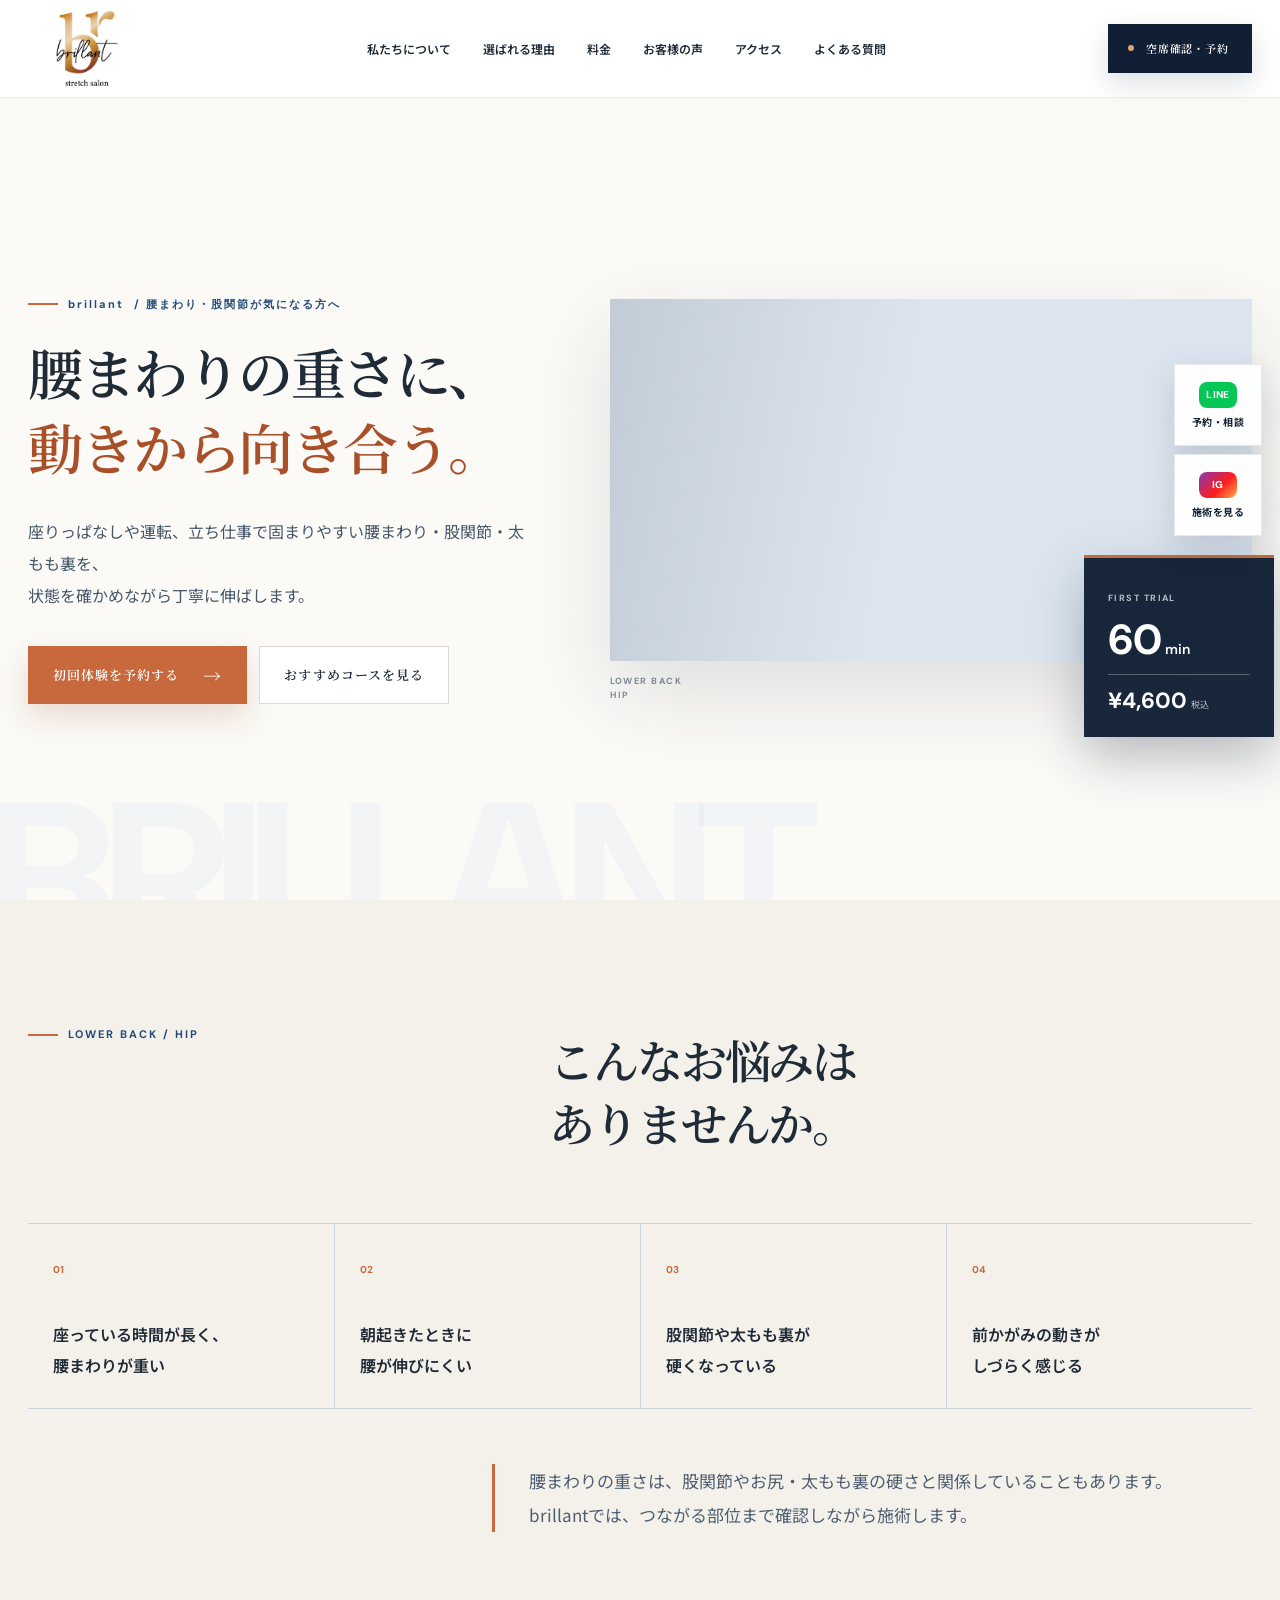
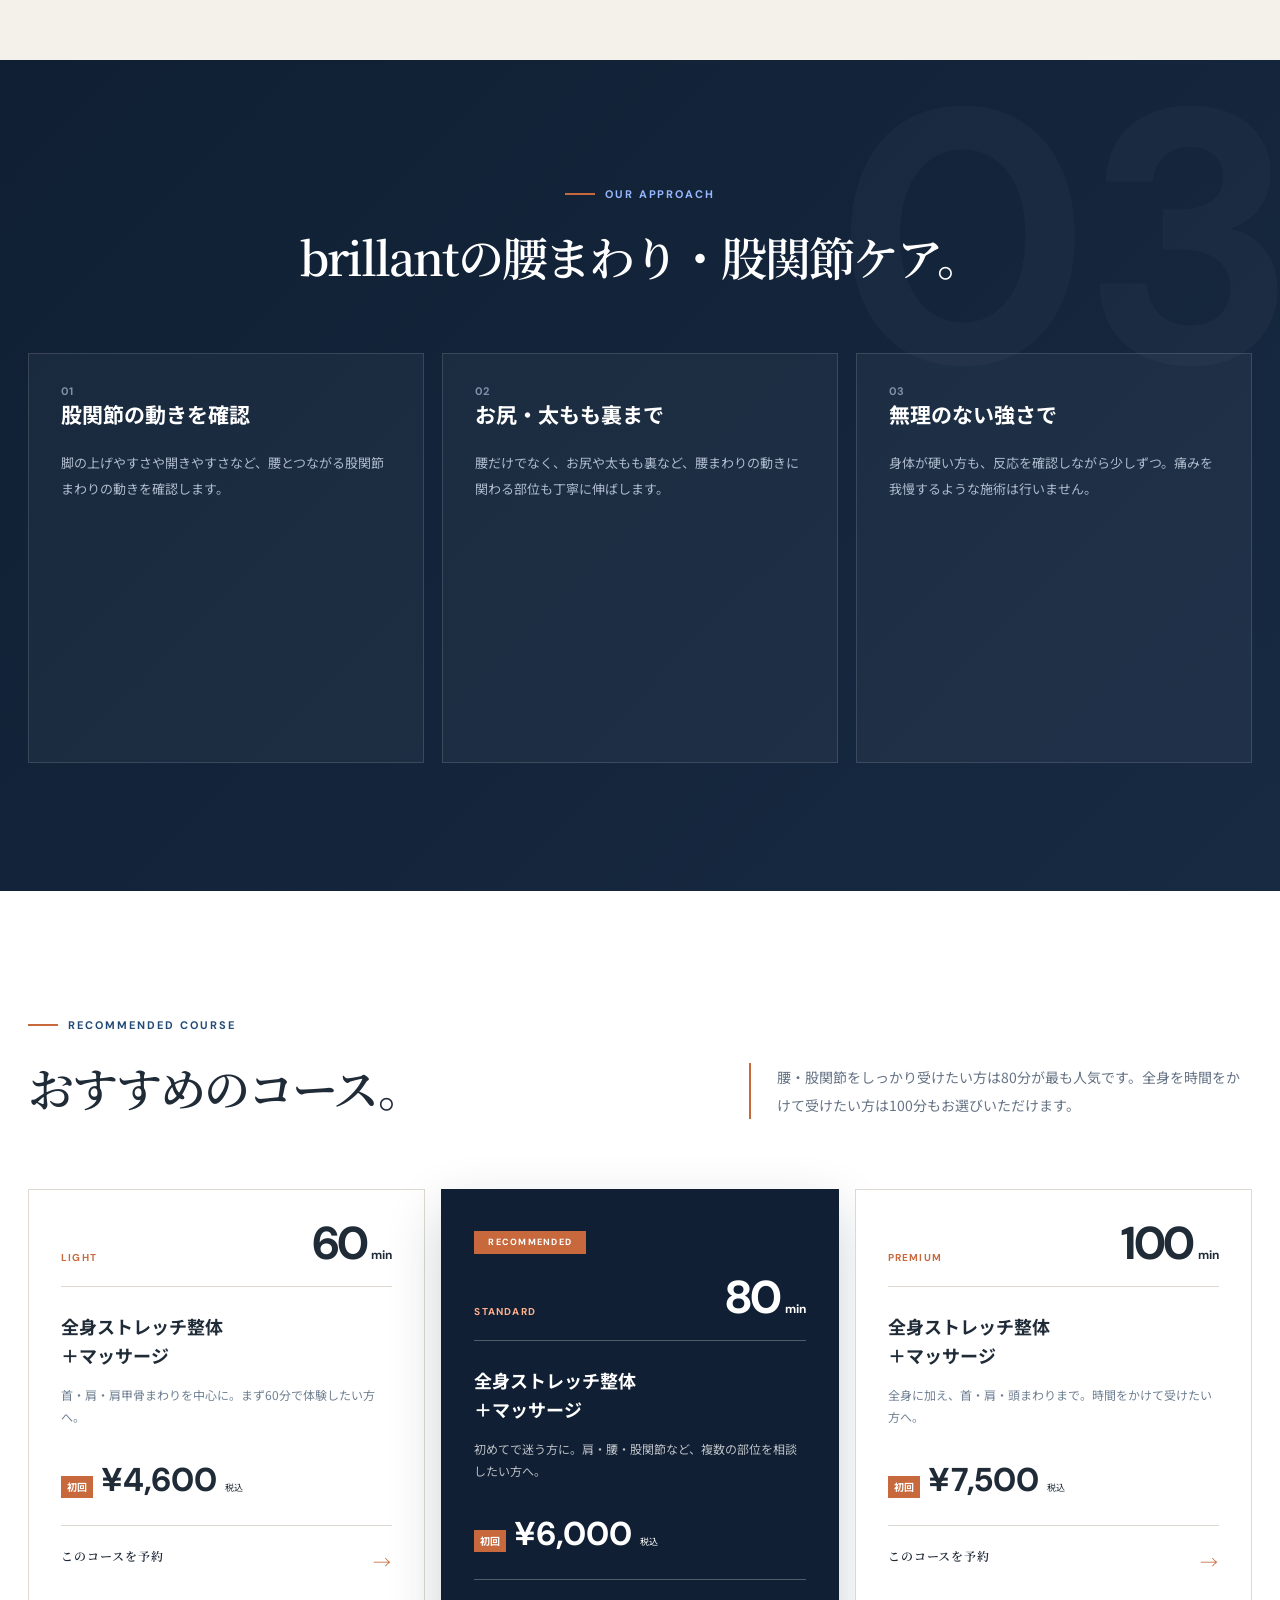
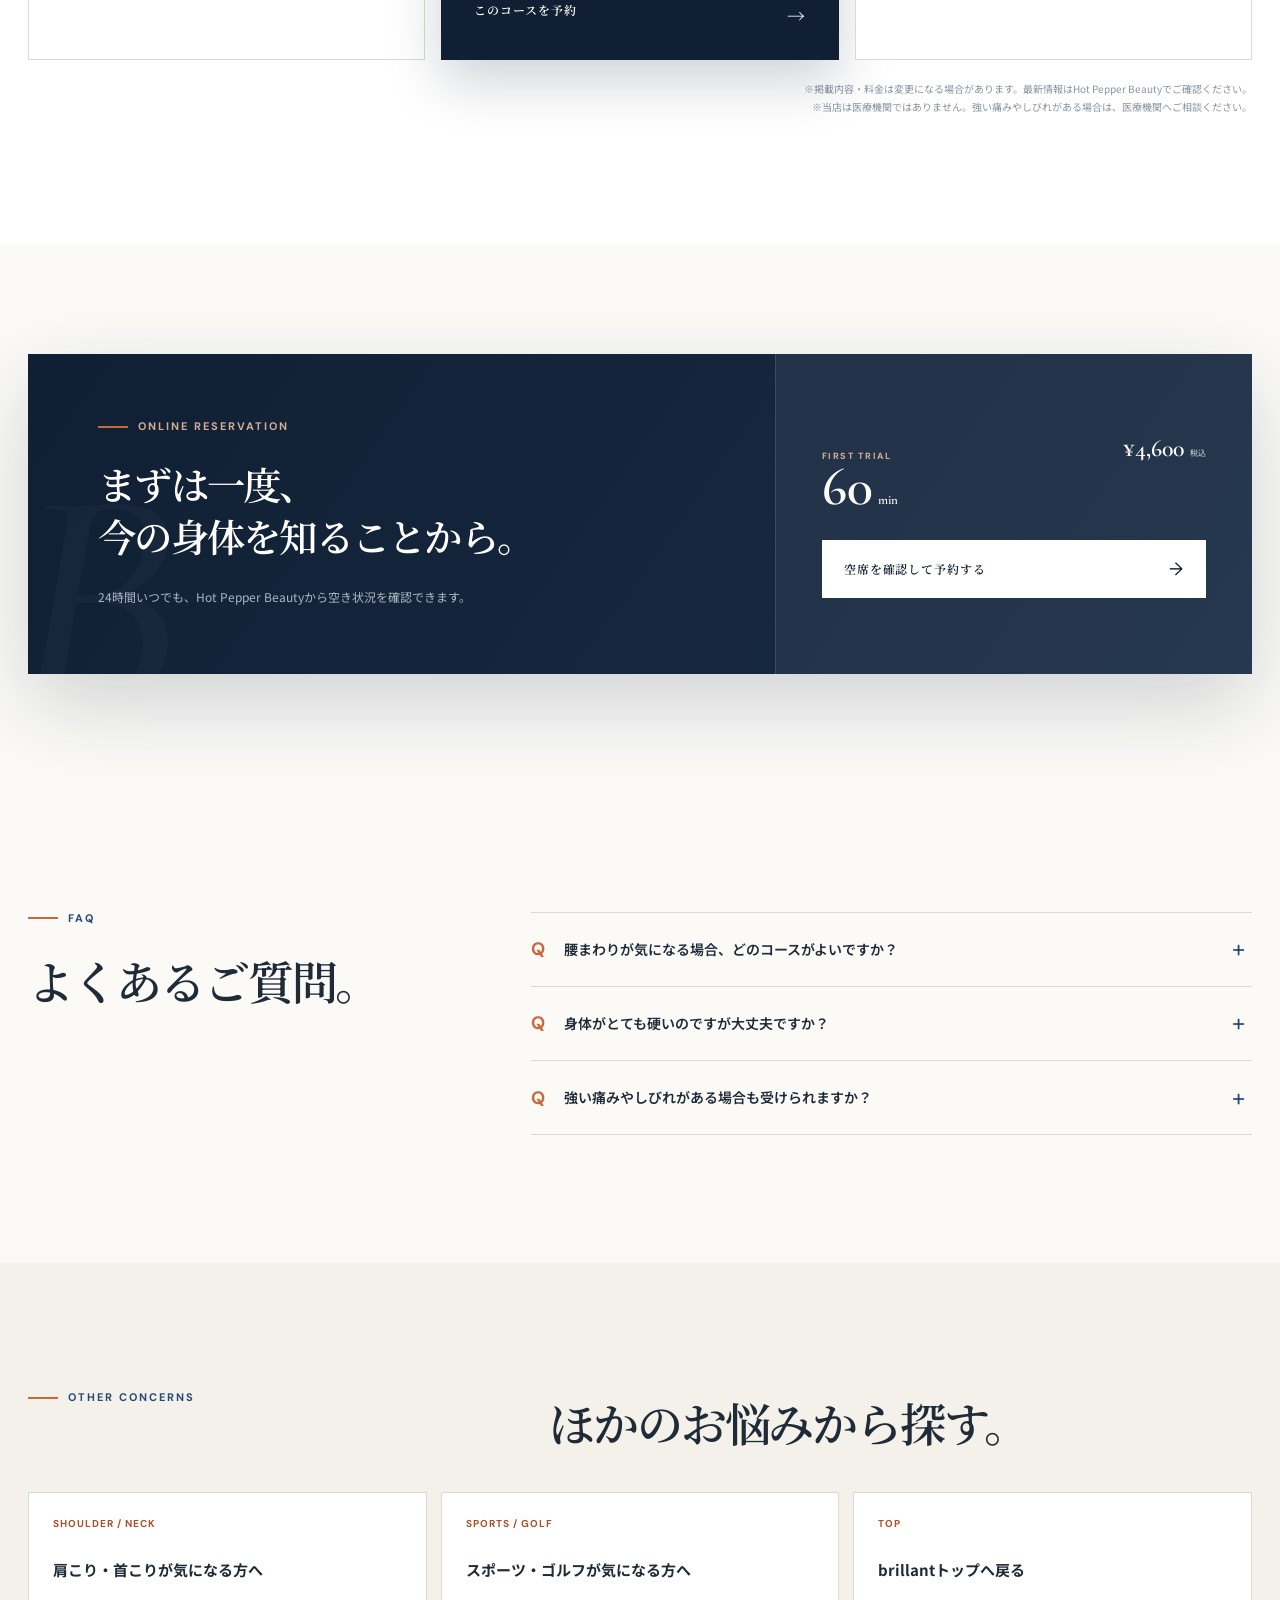
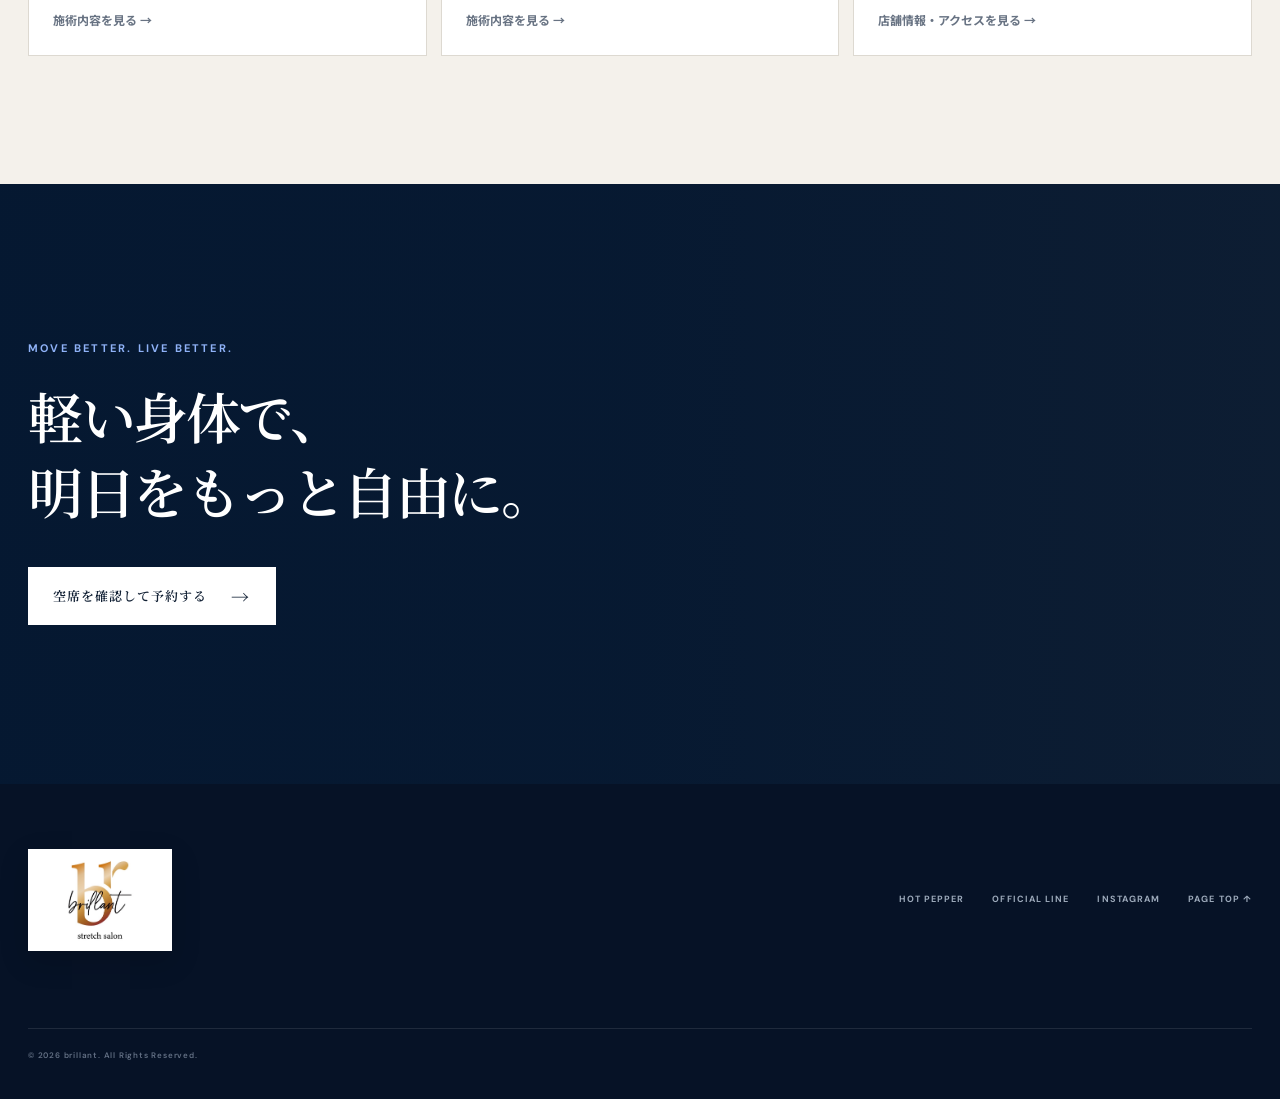
==== lower-back.html @ a042644c "お悩み別ページ3枚とsitemap.xml・robots.txtを追加 トップからリンクしていた肩こり・首こり／腰まわり／スポーツの各ページが 存在せずトップに戻っていたため、既存デザインのまま3ペー" ====
<!doctype html>
<html lang="ja" data-theme="minimal">
<head>
  <meta charset="utf-8">
  <meta name="viewport" content="width=device-width, initial-scale=1, viewport-fit=cover">
  <meta name="description" content="上田市中央のストレッチ専門店brillant。座りっぱなしや運転で固まりやすい腰まわり・股関節・太もも裏を、マンツーマンのストレッチで丁寧にケアします。初回60分4,600円から。">
  <meta name="theme-color" content="#fbfaf7">
  <meta name="robots" content="index,follow,max-image-preview:large">
  <link rel="canonical" href="https://brillant-stretch.com/lower-back.html">
  <meta property="og:locale" content="ja_JP">
  <meta property="og:type" content="article">
  <meta property="og:title" content="上田市で腰まわり・股関節の硬さが気になる方へ｜ストレッチ専門店brillant">
  <meta property="og:description" content="上田市中央のストレッチ専門店brillant。座りっぱなしや運転で固まりやすい腰まわり・股関節・太もも裏を、マンツーマンのストレッチで丁寧にケアします。初回60分4,600円から。">
  <meta property="og:url" content="https://brillant-stretch.com/lower-back.html">
  <meta property="og:image" content="https://imgbp.hotp.jp/CSP/IMG_SRC_K/94/13/C052319413/C052319413.jpg?h=900&amp;impolicy=HPB_policy_default&amp;w=1200">
  <meta name="twitter:card" content="summary_large_image">
  <title>上田市で腰まわり・股関節の硬さが気になる方へ｜ストレッチ専門店brillant</title>
  <link rel="icon" href="/logo-brillant.jpg" type="image/jpeg">
  <link rel="preconnect" href="https://fonts.googleapis.com">
  <link rel="preconnect" href="https://fonts.gstatic.com" crossorigin>
  <link href="https://fonts.googleapis.com/css2?family=Allura&family=Cormorant+Garamond:ital,wght@0,500;0,600;1,500&family=DM+Sans:wght@500;600;700&family=Noto+Sans+JP:wght@400;500;600&family=Noto+Serif+JP:wght@500;600;700&display=swap" rel="stylesheet">
  <link rel="stylesheet" href="styles.css">
  <link rel="stylesheet" href="/styles.css">
  <script type="application/ld+json">
{
  "@context": "https://schema.org",
  "@graph": [
    {
      "@type": "WebPage",
      "@id": "https://brillant-stretch.com/lower-back.html#webpage",
      "url": "https://brillant-stretch.com/lower-back.html",
      "name": "上田市で腰まわり・股関節の硬さが気になる方へ｜ストレッチ専門店brillant",
      "description": "上田市中央のストレッチ専門店brillant。座りっぱなしや運転で固まりやすい腰まわり・股関節・太もも裏を、マンツーマンのストレッチで丁寧にケアします。初回60分4,600円から。",
      "inLanguage": "ja",
      "isPartOf": {
        "@id": "https://brillant-stretch.com/#website"
      },
      "about": {
        "@id": "https://brillant-stretch.com/#business"
      },
      "breadcrumb": {
        "@id": "https://brillant-stretch.com/lower-back.html#breadcrumb"
      }
    },
    {
      "@type": "BreadcrumbList",
      "@id": "https://brillant-stretch.com/lower-back.html#breadcrumb",
      "itemListElement": [
        {
          "@type": "ListItem",
          "position": 1,
          "name": "brillant",
          "item": "https://brillant-stretch.com/"
        },
        {
          "@type": "ListItem",
          "position": 2,
          "name": "腰まわり・股関節が気になる方へ",
          "item": "https://brillant-stretch.com/lower-back.html"
        }
      ]
    },
    {
      "@type": "FAQPage",
      "@id": "https://brillant-stretch.com/lower-back.html#faq",
      "mainEntity": [
        {
          "@type": "Question",
          "name": "腰まわりが気になる場合、どのコースがよいですか？",
          "acceptedAnswer": {
            "@type": "Answer",
            "text": "腰・股関節・太もも裏までしっかり受けたい方には80分（初回6,000円・税込）がおすすめです。全身を時間をかけて受けたい方は100分（初回7,500円・税込）もお選びいただけます。"
          }
        },
        {
          "@type": "Question",
          "name": "身体がとても硬いのですが大丈夫ですか？",
          "acceptedAnswer": {
            "@type": "Answer",
            "text": "はい。身体の状態に合わせて強さや動きを調整します。硬さが気になる方こそ、無理のない範囲から始められます。"
          }
        },
        {
          "@type": "Question",
          "name": "強い痛みやしびれがある場合も受けられますか？",
          "acceptedAnswer": {
            "@type": "Answer",
            "text": "当店は医療機関ではありません。強い痛みやしびれがある場合は、先に医療機関へご相談ください。"
          }
        }
      ]
    }
  ]
}
  </script>
  <!-- Google tag (gtag.js) -->
  <script async src="https://www.googletagmanager.com/gtag/js?id=G-6BCSQ0TPNG"></script>
  <script>
    window.dataLayer = window.dataLayer || [];
    function gtag(){dataLayer.push(arguments);}
    gtag('js', new Date());
    gtag('config', 'G-6BCSQ0TPNG');
  </script>
</head>
<body>
  <a class="skip-link" href="#main-content">本文へ移動</a>
  <div class="scroll-progress" aria-hidden="true"><span></span></div>

  <header class="site-header" id="top">
    <a class="brand" href="/" aria-label="brillant トップへ">
      <img class="brand-logo-img" src="/logo-brillant.jpg" alt="" aria-hidden="true">
    </a>
    <nav class="global-nav" id="site-navigation" aria-label="メインメニュー">
      <div class="drawer-brand" aria-hidden="true">
        <img class="drawer-logo-img" src="/logo-brillant.jpg" alt="">
        <span class="drawer-kicker">PRIVATE STRETCH<br>UEDA, NAGANO</span>
      </div>
      <a href="/#about" data-en="ABOUT">私たちについて</a>
      <a href="/#features" data-en="FEATURES">選ばれる理由</a>
      <a href="/#menu" data-en="MENU">料金</a>
      <a href="/#voice" data-en="VOICE">お客様の声</a>
      <a href="/#access" data-en="ACCESS">アクセス</a>
      <a href="/#faq" data-en="FAQ">よくある質問</a>
      <div class="drawer-meta">
        <span>長野県上田市中央3-7-6 1F</span>
        <span>OPEN 10:00–22:30</span>
      </div>
      <a class="drawer-reserve" href="https://beauty.hotpepper.jp/kr/slnH000638223/" target="_blank" rel="noopener"><span>24H ONLINE BOOKING</span><strong>空席確認・予約する</strong><b>→</b></a>
    </nav>
    <a class="header-cta" href="https://beauty.hotpepper.jp/kr/slnH000638223/" target="_blank" rel="noopener">空席確認・予約</a>
    <button class="menu-button" type="button" aria-label="メニューを開く" aria-controls="site-navigation" aria-expanded="false">
      <span class="menu-icon" aria-hidden="true"><i></i><i></i></span>
      <span class="menu-button-text" aria-hidden="true">MENU</span>
    </button>
    <button class="menu-backdrop" type="button" aria-label="メニューを閉じる" tabindex="-1" aria-hidden="true"></button>
  </header>

  <nav class="social-rail" aria-label="公式SNS">
    <a class="social-rail-link social-rail-line" href="https://line.me/R/ti/p/@574cthys" target="_blank" rel="noopener" aria-label="公式LINEで予約・相談する">
      <span class="social-rail-icon" aria-hidden="true">LINE</span>
      <strong>予約・相談</strong>
    </a>
    <a class="social-rail-link social-rail-instagram" href="https://www.instagram.com/brillant_22_/" target="_blank" rel="noopener" aria-label="brillant公式Instagramを見る">
      <span class="social-rail-icon" aria-hidden="true">IG</span>
      <strong>施術を見る</strong>
    </a>
  </nav>

  <main id="main-content">
    <section class="hero">
      <div class="hero-copy hero-enter">
        <p class="eyebrow"><span></span> <a href="/">brillant</a> / 腰まわり・股関節が気になる方へ</p>
        <h1>腰まわりの重さに、<br><em>動きから向き合う。</em></h1>
        <p class="hero-lead">座りっぱなしや運転、立ち仕事で固まりやすい腰まわり・股関節・太もも裏を、<br class="pc-only">状態を確かめながら丁寧に伸ばします。</p>
        <div class="hero-actions">
          <a class="button button-primary" href="https://beauty.hotpepper.jp/kr/slnH000638223/" target="_blank" rel="noopener">初回体験を予約する <span>→</span></a>
          <a class="button button-ghost" href="#menu">おすすめコースを見る</a>
        </div>
      </div>
      <div class="hero-visual hero-enter hero-enter-delay">
        <div class="hero-image-wrap">
          <img src="https://imgbp.hotp.jp/CSP/IMG_SRC_K/94/13/C052319413/C052319413.jpg?h=900&amp;impolicy=HPB_policy_default&amp;w=1200" alt="股関節まわりのストレッチを行うbrillantの施術の様子" fetchpriority="high" decoding="async">
        </div>
        <p class="photo-label">LOWER BACK<br>HIP</p>
        <div class="trial-card">
          <span>FIRST TRIAL</span>
          <strong><b>60</b> min</strong>
          <p><b>¥4,600</b> <small>税込</small></p>
        </div>
      </div>
    </section>

    <section class="intro section" id="intro">
      <div class="section-heading reveal">
        <p class="eyebrow"><span></span> LOWER BACK / HIP</p>
        <h2>こんなお悩みは<br>ありませんか。</h2>
      </div>
      <div class="pain-list reveal">
        <article><span>01</span><p>座っている時間が長く、<br>腰まわりが重い</p></article>
        <article><span>02</span><p>朝起きたときに<br>腰が伸びにくい</p></article>
        <article><span>03</span><p>股関節や太もも裏が<br>硬くなっている</p></article>
        <article><span>04</span><p>前かがみの動きが<br>しづらく感じる</p></article>
      </div>
      <p class="intro-answer reveal">腰まわりの重さは、股関節やお尻・太もも裏の硬さと関係していることもあります。<br class="pc-only">brillantでは、つながる部位まで確認しながら施術します。</p>
    </section>

    <section class="features section" id="features">
      <div class="section-heading centered reveal">
        <p class="eyebrow"><span></span> OUR APPROACH</p>
        <h2>brillantの腰まわり・股関節ケア。</h2>
      </div>
      <div class="feature-grid">
        <article class="feature-card reveal">
          <div class="feature-number">01</div>
          <h3>股関節の動きを確認</h3>
          <p>脚の上げやすさや開きやすさなど、腰とつながる股関節まわりの動きを確認します。</p>
        </article>
        <article class="feature-card reveal">
          <div class="feature-number">02</div>
          <h3>お尻・太もも裏まで</h3>
          <p>腰だけでなく、お尻や太もも裏など、腰まわりの動きに関わる部位も丁寧に伸ばします。</p>
        </article>
        <article class="feature-card reveal">
          <div class="feature-number">03</div>
          <h3>無理のない強さで</h3>
          <p>身体が硬い方も、反応を確認しながら少しずつ。痛みを我慢するような施術は行いません。</p>
        </article>
      </div>
    </section>

    <section class="menu section" id="menu">
      <div class="menu-heading reveal">
        <div>
          <p class="eyebrow"><span></span> RECOMMENDED COURSE</p>
          <h2>おすすめのコース。</h2>
        </div>
        <p>腰・股関節をしっかり受けたい方は80分が最も人気です。全身を時間をかけて受けたい方は100分もお選びいただけます。</p>
      </div>
      <div class="price-grid">
        <article class="price-card reveal">
          <div class="course-head"><span>LIGHT</span><strong>60<small>min</small></strong></div>
          <h3>全身ストレッチ整体<br>＋マッサージ</h3>
          <p class="course-note">首・肩・肩甲骨まわりを中心に。まず60分で体験したい方へ。</p>
          <p class="price"><span>初回</span><strong>¥4,600</strong><small>税込</small></p>
          <a href="https://beauty.hotpepper.jp/kr/slnH000638223/" target="_blank" rel="noopener">このコースを予約 <span>→</span></a>
        </article>
        <article class="price-card featured reveal">
          <p class="popular">RECOMMENDED</p>
          <div class="course-head"><span>STANDARD</span><strong>80<small>min</small></strong></div>
          <h3>全身ストレッチ整体<br>＋マッサージ</h3>
          <p class="course-note">初めてで迷う方に。肩・腰・股関節など、複数の部位を相談したい方へ。</p>
          <p class="price"><span>初回</span><strong>¥6,000</strong><small>税込</small></p>
          <a href="https://beauty.hotpepper.jp/kr/slnH000638223/" target="_blank" rel="noopener">このコースを予約 <span>→</span></a>
        </article>
        <article class="price-card reveal">
          <div class="course-head"><span>PREMIUM</span><strong>100<small>min</small></strong></div>
          <h3>全身ストレッチ整体<br>＋マッサージ</h3>
          <p class="course-note">全身に加え、首・肩・頭まわりまで。時間をかけて受けたい方へ。</p>
          <p class="price"><span>初回</span><strong>¥7,500</strong><small>税込</small></p>
          <a href="https://beauty.hotpepper.jp/kr/slnH000638223/" target="_blank" rel="noopener">このコースを予約 <span>→</span></a>
        </article>
      </div>
      <p class="price-caution">※掲載内容・料金は変更になる場合があります。最新情報はHot Pepper Beautyでご確認ください。<br>※当店は医療機関ではありません。強い痛みやしびれがある場合は、医療機関へご相談ください。</p>
    </section>

    <section class="booking-band section reveal" aria-label="初回体験予約">
      <div class="booking-band-copy">
        <p class="eyebrow"><span></span> ONLINE RESERVATION</p>
        <h2>まずは一度、<br>今の身体を知ることから。</h2>
        <p>24時間いつでも、Hot Pepper Beautyから空き状況を確認できます。</p>
      </div>
      <div class="booking-band-offer">
        <div><span>FIRST TRIAL</span><strong>60<small>min</small></strong><p>¥4,600 <small>税込</small></p></div>
        <a href="https://beauty.hotpepper.jp/kr/slnH000638223/" target="_blank" rel="noopener">空席を確認して予約する <span>→</span></a>
      </div>
    </section>

    <section class="faq section" id="faq">
      <div class="faq-head reveal">
        <p class="eyebrow"><span></span> FAQ</p>
        <h2>よくあるご質問。</h2>
      </div>
      <div class="faq-list reveal">
        <details><summary><span>Q</span>腰まわりが気になる場合、どのコースがよいですか？</summary><p>腰・股関節・太もも裏までしっかり受けたい方には80分（初回6,000円・税込）がおすすめです。全身を時間をかけて受けたい方は100分（初回7,500円・税込）もお選びいただけます。</p></details>
        <details><summary><span>Q</span>身体がとても硬いのですが大丈夫ですか？</summary><p>はい。身体の状態に合わせて強さや動きを調整します。硬さが気になる方こそ、無理のない範囲から始められます。</p></details>
        <details><summary><span>Q</span>強い痛みやしびれがある場合も受けられますか？</summary><p>当店は医療機関ではありません。強い痛みやしびれがある場合は、先に医療機関へご相談ください。</p></details>
      </div>
    </section>

    <section class="intro section" aria-label="ほかのお悩み別ページ">
      <div class="section-heading reveal">
        <p class="eyebrow"><span></span> OTHER CONCERNS</p>
        <h2>ほかのお悩みから探す。</h2>
      </div>
      <div class="intent-link-grid reveal">
        <a href="/shoulder-neck.html"><span>SHOULDER / NECK</span><strong>肩こり・首こりが気になる方へ</strong><b>施術内容を見る →</b></a>
        <a href="/sports-mobility.html"><span>SPORTS / GOLF</span><strong>スポーツ・ゴルフが気になる方へ</strong><b>施術内容を見る →</b></a>
        <a href="/"><span>TOP</span><strong>brillantトップへ戻る</strong><b>店舗情報・アクセスを見る →</b></a>
      </div>
    </section>

    <section class="final-cta">
      <div class="final-bg" aria-hidden="true"></div>
      <div class="final-content reveal">
        <p>MOVE BETTER. LIVE BETTER.</p>
        <h2>軽い身体で、<br>明日をもっと自由に。</h2>
        <a class="button button-light" href="https://beauty.hotpepper.jp/kr/slnH000638223/" target="_blank" rel="noopener">空席を確認して予約する <span>→</span></a>
      </div>
    </section>
  </main>

  <footer class="site-footer">
    <a class="footer-brand" href="/" aria-label="brillant トップへ"><img class="footer-logo-img" src="/logo-brillant.jpg" alt="" aria-hidden="true"></a>
    <div class="footer-links"><a href="https://beauty.hotpepper.jp/kr/slnH000638223/" target="_blank" rel="noopener">HOT PEPPER</a><a href="https://line.me/R/ti/p/@574cthys" target="_blank" rel="noopener">OFFICIAL LINE</a><a href="https://www.instagram.com/brillant_22_/" target="_blank" rel="noopener">INSTAGRAM</a><a href="#top">PAGE TOP ↑</a></div>
    <p>© 2026 brillant. All Rights Reserved.</p>
  </footer>

  <nav class="mobile-contact-dock" aria-label="予約・公式SNS">
    <a class="mobile-contact-link mobile-contact-line" href="https://line.me/R/ti/p/@574cthys" target="_blank" rel="noopener">
      <span aria-hidden="true">LINE</span><strong>予約・相談</strong>
    </a>
    <a class="mobile-contact-link mobile-contact-instagram" href="https://www.instagram.com/brillant_22_/" target="_blank" rel="noopener">
      <span aria-hidden="true">IG</span><strong>施術を見る</strong>
    </a>
    <a class="mobile-contact-link mobile-contact-booking" href="https://beauty.hotpepper.jp/kr/slnH000638223/" target="_blank" rel="noopener">
      <span aria-hidden="true">24H</span><strong>空席確認</strong>
    </a>
  </nav>

  <script src="/app.js"></script>
  <script>
    document.addEventListener('click', function (e) {
      var a = e.target.closest && e.target.closest('a[href]');
      if (!a || typeof gtag !== 'function') return;
      var h = a.href, name = null;
      if (/beauty\.hotpepper\.jp/.test(h)) name = /review/.test(h) ? 'hotpepper_review_click' : 'booking_click';
      else if (/line\.me/.test(h)) name = 'line_click';
      else if (/instagram\.com/.test(h)) name = 'instagram_click';
      else if (/google\.com\/maps|g\.page/.test(h)) name = /review/.test(h) ? 'google_review_click' : 'map_click';
      else if (/^tel:/.test(h)) name = 'tel_click';
      if (name) gtag('event', name, { link_url: h, link_text: (a.textContent || '').trim().slice(0, 40) });
    }, { passive: true });
  </script>
</body>
</html>
---- styles.css ----
:root {
  --orange: #c7693d;
  --orange-dark: #a95029;
  --blue: #244b78;
  --navy: #101f33;
  --ink: #202b38;
  --muted: #687383;
  --line: #ddd9d1;
  --paper: #fbfaf7;
  --surface: #f4f1eb;
  --surface-2: #ebe7df;
  --max: 1240px;
  --radius: 6px;
  --shadow: 0 30px 80px rgba(27, 36, 48, .13);
}

* { box-sizing: border-box; }
html { scroll-behavior: smooth; scroll-padding-top: 112px; overflow-x: hidden; overflow-x: clip; }
body { margin: 0; color: var(--ink); background: var(--paper); font-family: "Noto Sans JP", sans-serif; font-size: 16px; line-height: 1.8; overflow-x: clip; -webkit-font-smoothing: antialiased; }
body.menu-open { width: 100%; position: fixed; overflow: hidden; }
[id] { scroll-margin-top: 112px; }
img { display: block; width: 100%; }
a { color: inherit; text-decoration: none; -webkit-tap-highlight-color: transparent; }
button { font: inherit; -webkit-tap-highlight-color: transparent; }
:where(a, button, summary, iframe):focus-visible { outline: 3px solid #1767bd; outline-offset: 4px; }
.skip-link { padding: 12px 18px; color: #fff; background: var(--navy); position: fixed; left: 16px; top: 12px; z-index: 300; transform: translateY(-160%); transition: transform .2s ease; font-size: 12px; font-weight: 700; }
.skip-link:focus { transform: none; }

.design-bar { min-height: 46px; padding: 6px max(24px, calc((100% - var(--max)) / 2)); display: flex; align-items: center; justify-content: space-between; gap: 20px; color: #eaf0f7; background: #0b1627; font-family: "DM Sans", sans-serif; position: relative; z-index: 120; }
.design-bar p { margin: 0; font-size: 11px; letter-spacing: .08em; }
.design-bar p span { color: #ff8b56; font-weight: 700; margin-right: 12px; }
.design-switch { display: flex; gap: 5px; padding: 3px; background: rgba(255,255,255,.08); border-radius: 6px; }
.design-option { border: 0; border-radius: 4px; padding: 6px 12px; color: #aab4c3; background: transparent; cursor: pointer; font-size: 10px; font-weight: 700; letter-spacing: .08em; transition: .25s ease; }
.design-option b { color: #ff8b56; margin-right: 4px; }
.design-option.is-active { color: #111b2a; background: #fff; }

.site-header { min-height: 98px; padding: 0 max(28px, calc((100% - var(--max)) / 2)); display: grid; grid-template-columns: auto 1fr auto; align-items: center; gap: 34px; border-bottom: 1px solid rgba(18,32,51,.09); background: rgba(255,255,255,.94); backdrop-filter: blur(18px); position: sticky; top: 0; z-index: 100; isolation: isolate; transition: box-shadow .35s ease, background .35s ease; }
.site-header.is-scrolled { background: rgba(255,255,255,.98); box-shadow: 0 12px 36px rgba(24,34,47,.08); }
.brand { width: 118px; min-width: 118px; height: 88px; display: inline-flex; align-items: center; }
.brand-logo-img { width: 118px; height: auto; object-fit: contain; }
.global-nav { display: flex; align-items: center; justify-content: center; gap: clamp(18px, 2.5vw, 36px); }
.global-nav > a:not(.drawer-reserve) { padding: 14px 0; font-size: 12px; font-weight: 600; white-space: nowrap; position: relative; }
.global-nav > a:not(.drawer-reserve)::after { content: ""; height: 2px; width: 0; background: var(--orange); position: absolute; left: 0; bottom: 8px; transition: width .2s ease; }
.global-nav > a:not(.drawer-reserve):hover::after { width: 100%; }
.header-cta { min-height: 48px; padding: 14px 22px 14px 37px; display: inline-flex; align-items: center; color: #fff; background: var(--navy); border: 1px solid var(--navy); font-size: 11px; font-weight: 600; letter-spacing: .08em; box-shadow: 0 10px 28px rgba(16,31,51,.14); position: relative; transition: color .25s ease, background .25s ease, transform .25s ease; animation: bookingBreath 4.2s ease-in-out infinite; }
.header-cta::before { content: ""; width: 6px; height: 6px; border-radius: 50%; background: #dda477; position: absolute; left: 19px; top: 50%; transform: translateY(-50%); box-shadow: 0 0 0 0 rgba(221,164,119,.45); animation: bookingDot 3s ease-out infinite; }
.header-cta:hover { color: var(--navy); background: transparent; transform: translateY(-2px); }
@keyframes bookingBreath { 0%, 100% { box-shadow: 0 10px 28px rgba(16,31,51,.14), 0 0 0 0 rgba(199,105,61,0); } 50% { box-shadow: 0 14px 34px rgba(16,31,51,.2), 0 0 0 4px rgba(199,105,61,.07); } }
@keyframes bookingDot { 0% { box-shadow: 0 0 0 0 rgba(221,164,119,.4); } 55%, 100% { box-shadow: 0 0 0 9px rgba(221,164,119,0); } }
.menu-button, .menu-backdrop, .drawer-brand, .drawer-meta, .drawer-reserve { display: none; }

.hero { min-height: calc(100vh - 98px); padding: clamp(58px, 7vw, 100px) max(28px, calc((100% - var(--max)) / 2)) 86px; display: grid; grid-template-columns: minmax(0, .88fr) minmax(0, 1.12fr); align-items: center; gap: clamp(42px, 6vw, 90px); overflow: hidden; position: relative; }
.hero > * { min-width: 0; }
.hero::before { content: "BRILLANT"; position: absolute; left: -1vw; bottom: -7vw; font: 700 clamp(100px, 17vw, 280px)/1 "DM Sans", sans-serif; letter-spacing: -.07em; color: rgba(21,87,214,.035); pointer-events: none; }
.eyebrow { display: flex; align-items: center; gap: 10px; margin: 0 0 24px; color: var(--blue); font: 700 11px/1.2 "DM Sans", sans-serif; letter-spacing: .18em; }
.eyebrow span { width: 30px; height: 2px; background: var(--orange); }
.hero h1, .section h2, .final-cta h2 { margin: 0; color: var(--ink); font-family: "Noto Serif JP", serif; font-size: clamp(38px, 4.3vw, 68px); font-weight: 600; line-height: 1.36; letter-spacing: -.045em; }
.hero h1 em { color: var(--orange-dark); font-style: normal; }
.hero-lead { margin: 30px 0 0; color: #47576a; font-size: 16px; line-height: 2; }
.hero-actions { margin-top: 35px; display: flex; gap: 12px; align-items: center; }
.button { min-height: 58px; padding: 0 24px; display: inline-flex; align-items: center; justify-content: center; gap: 24px; border: 1px solid transparent; font-size: 13px; font-weight: 700; letter-spacing: .03em; transition: transform .2s ease, box-shadow .2s ease, background .2s ease; }
.button:hover { transform: translateY(-2px); }
.button-primary { color: #fff; background: var(--orange); box-shadow: 0 13px 30px rgba(157,73,34,.18); }
.button-primary:hover { background: var(--orange-dark); box-shadow: 0 17px 38px rgba(157,73,34,.25); }
.button-ghost { color: var(--ink); border-color: var(--line); background: #fff; }
.button span { font-size: 18px; font-weight: 400; }
.hero-proof { max-width: 520px; margin-top: 46px; padding-top: 22px; display: grid; grid-template-columns: repeat(3, 1fr); border-top: 1px solid var(--line); }
.hero-proof div { display: flex; flex-direction: column; }
.hero-proof div + div { padding-left: 26px; border-left: 1px solid var(--line); }
.hero-proof strong { color: var(--ink); font: 700 27px/1 "DM Sans", sans-serif; letter-spacing: -.04em; }
.hero-proof strong small { font: 600 13px/1 "Noto Sans JP", sans-serif; margin-left: 2px; }
.hero-proof span { margin-top: 9px; color: #748092; font-size: 10px; }
.hero-visual { position: relative; }
.hero-image-wrap { aspect-ratio: 16 / 9; min-height: 0; overflow: hidden; background: #dce5ef; box-shadow: var(--shadow); position: relative; }
.hero-image-wrap img { --parallax-y: 0px; width: 100%; height: calc(100% + 42px); object-fit: cover; object-position: center 44%; transform: translateY(calc(var(--parallax-y) - 21px)) scale(1.02); transition: transform .25s linear, filter .8s ease; }
.hero-visual:hover img { filter: saturate(1.04) contrast(1.02); }
.hero-image-wrap::after { content: ""; position: absolute; inset: 0; background: linear-gradient(100deg, rgba(4,18,38,.12), transparent 45%); pointer-events: none; }
.photo-label { margin: 13px 0 0; color: #8090a0; font: 700 9px/1.6 "DM Sans", sans-serif; letter-spacing: .16em; }
.trial-card { width: 190px; padding: 22px 24px; color: #fff; background: rgba(16,31,51,.96); border-top: 3px solid var(--orange); position: absolute; right: -22px; bottom: -35px; box-shadow: 0 22px 48px rgba(16,31,51,.27); backdrop-filter: blur(10px); }
.trial-card > span { font: 700 9px/1 "DM Sans", sans-serif; letter-spacing: .16em; opacity: .7; }
.trial-card strong { display: block; margin-top: 10px; font: 600 14px/1 "DM Sans", sans-serif; }
.trial-card strong b { font-size: 42px; }
.trial-card p { margin: 13px 0 0; padding-top: 12px; border-top: 1px solid rgba(255,255,255,.28); }
.trial-card p b { font: 700 22px/1 "DM Sans", sans-serif; }
.trial-card p small { font-size: 9px; opacity: .7; }
.scroll-cue { position: absolute; left: max(28px, calc((100% - var(--max)) / 2)); bottom: 22px; display: flex; align-items: center; gap: 9px; color: #7c8998; font: 700 9px/1 "DM Sans", sans-serif; letter-spacing: .14em; }
.scroll-cue span { width: 30px; height: 1px; background: #9aa5b2; position: relative; overflow: hidden; }
.scroll-cue span::after { content: ""; width: 12px; height: 1px; background: var(--orange); position: absolute; left: -12px; animation: scrollLine 2s infinite; }
@keyframes scrollLine { to { left: 30px; } }

.motion-ticker { padding: 18px 0; overflow: hidden; border-top: 1px solid var(--line); border-bottom: 1px solid var(--line); background: #f8f6f1; }
.ticker-track { width: max-content; display: flex; align-items: center; gap: 34px; animation: tickerMove 34s linear infinite; will-change: transform; }
.ticker-track span { color: #2e3a48; font: 600 16px/1 "Cormorant Garamond", serif; letter-spacing: .22em; }
.ticker-track i { color: var(--orange); font-size: 10px; font-style: normal; }
@keyframes tickerMove { to { transform: translateX(-50%); } }

.section { padding: clamp(90px, 10vw, 150px) max(28px, calc((100% - var(--max)) / 2)); }
.section h2 { font-size: clamp(34px, 3.6vw, 54px); }
.section-heading.centered { text-align: center; }
.section-heading.centered .eyebrow { justify-content: center; }
.intro { background: var(--surface); }
.intro .section-heading { display: grid; grid-template-columns: 1fr 1.35fr; align-items: end; }
.intro .section-heading .eyebrow { align-self: start; }
.pain-list { margin-top: 70px; display: grid; grid-template-columns: repeat(4, 1fr); border-top: 1px solid #cbd3dc; border-bottom: 1px solid #cbd3dc; }
.pain-list article { min-height: 180px; padding: 28px 25px; position: relative; }
.pain-list article + article { border-left: 1px solid #cbd3dc; }
.pain-list span { color: var(--orange); font: 700 10px/1 "DM Sans", sans-serif; }
.pain-list p { margin: 38px 0 0; font-size: 16px; font-weight: 600; line-height: 1.9; }
.intro-answer { max-width: 760px; margin: 55px 0 0 auto; padding-left: 34px; border-left: 3px solid var(--orange); color: #4f5f72; font-size: 17px; line-height: 2; }

.about { display: grid; grid-template-columns: 1.06fr .94fr; align-items: center; gap: clamp(60px, 8vw, 110px); }
.about-visual { position: relative; }
.about-visual::before { content: ""; position: absolute; left: -22px; top: -22px; width: 38%; height: 50%; border: 2px solid var(--orange); z-index: -1; }
.about-visual img { aspect-ratio: 4 / 5; object-fit: cover; object-position: center; max-height: 700px; background: #d8e1eb; }
.about-badge { width: 154px; height: 154px; padding: 20px; display: flex; flex-direction: column; justify-content: space-between; color: #fff; background: var(--navy); position: absolute; right: -30px; bottom: -28px; }
.about-badge strong { font: 700 38px/1 "DM Sans", sans-serif; color: var(--orange); }
.about-badge span { font: 700 9px/1.5 "DM Sans", sans-serif; letter-spacing: .15em; }
.about-copy p:not(.eyebrow) { margin: 28px 0 0; color: #59687a; line-height: 2.2; }
.signature { margin-top: 34px; padding-top: 22px; border-top: 1px solid var(--line); }
.signature span { color: #8692a0; font: 600 9px/1 "DM Sans", sans-serif; letter-spacing: .14em; }
.signature strong { display: block; margin-top: 7px; font-size: 18px; letter-spacing: .12em; }

.features { background: linear-gradient(135deg, #101f33, #172a42); color: #fff; overflow: hidden; position: relative; }
.features::before { content: "03"; position: absolute; right: -10px; top: 0; color: rgba(255,255,255,.025); font: 700 360px/1 "DM Sans", sans-serif; }
.features h2 { color: #fff; }
.features .eyebrow { color: #97b8ff; }
.feature-grid { margin-top: 65px; display: grid; grid-template-columns: repeat(3, 1fr); gap: 18px; position: relative; }
.feature-card { min-height: 410px; padding: 32px; color: #fff; border: 1px solid rgba(255,255,255,.13); background: rgba(255,255,255,.04); position: relative; transition: transform .3s ease, background .3s ease; }
.feature-card:hover { transform: translateY(-7px); background: rgba(255,255,255,.075); }
.feature-number { color: #7d91aa; font: 700 11px/1 "DM Sans", sans-serif; }
.feature-icon { width: 62px; height: 62px; margin: 52px 0 28px; display: grid; place-items: center; color: var(--orange); border-radius: 50%; background: rgba(255,106,43,.1); }
.feature-icon svg { width: 36px; height: 36px; fill: none; stroke: currentColor; stroke-width: 1.5; stroke-linecap: round; stroke-linejoin: round; }
.feature-card h3 { margin: 0; font-size: 21px; line-height: 1.65; }
.feature-card p { margin: 19px 0 0; color: #aebacc; font-size: 13px; line-height: 1.95; }

.menu { background: #fff; }
.menu-heading { display: grid; grid-template-columns: 1.15fr .85fr; align-items: end; gap: 40px; }
.menu-heading > p { margin: 0; padding-left: 26px; border-left: 2px solid var(--orange); color: #667486; font-size: 14px; line-height: 2; }
.price-grid { margin-top: 70px; display: grid; grid-template-columns: repeat(3, 1fr); gap: 16px; align-items: stretch; }
.price-card { padding: 34px 32px 28px; border: 1px solid var(--line); background: #fff; position: relative; transition: transform .25s ease, box-shadow .25s ease; }
.price-card:hover { transform: translateY(-5px); box-shadow: var(--shadow); }
.price-card.featured { color: #fff; background: var(--navy); border-color: var(--navy); box-shadow: 0 22px 52px rgba(16,31,51,.2); }
.popular { margin: -52px 0 24px; padding: 7px 14px; display: inline-block; color: #fff; background: var(--orange); font: 700 9px/1 "DM Sans", sans-serif; letter-spacing: .14em; }
.course-head { display: flex; align-items: end; justify-content: space-between; padding-bottom: 23px; border-bottom: 1px solid var(--line); }
.featured .course-head { border-color: rgba(255,255,255,.27); }
.course-head > span { color: var(--orange); font: 700 10px/1 "DM Sans", sans-serif; letter-spacing: .12em; }
.featured .course-head > span { color: #ffb08d; }
.course-head strong { font: 700 46px/.85 "DM Sans", sans-serif; letter-spacing: -.05em; }
.course-head strong small { margin-left: 5px; font-size: 12px; letter-spacing: 0; }
.price-card h3 { margin: 25px 0 0; font-size: 18px; line-height: 1.65; }
.course-note { min-height: 54px; margin: 13px 0 0; color: #708093; font-size: 12px; line-height: 1.8; }
.featured .course-note { color: rgba(255,255,255,.72); }
.price { margin: 25px 0 0; display: flex; align-items: baseline; gap: 8px; }
.price > span { padding: 2px 6px; color: #fff; background: var(--orange); font-size: 10px; font-weight: 700; }
.price strong { font: 700 33px/1 "DM Sans", sans-serif; }
.price small { font-size: 9px; }
.price-card > a { margin-top: 27px; padding-top: 19px; display: flex; justify-content: space-between; border-top: 1px solid var(--line); font-size: 12px; font-weight: 700; }
.featured > a { border-color: rgba(255,255,255,.27); }
.price-card > a span { color: var(--orange); font-size: 18px; }
.featured > a span { color: #fff; }
.price-caution { margin: 20px 0 0; color: #8994a1; font-size: 10px; text-align: right; }

.gallery { padding-top: 20px; }
.gallery-lead { max-width: 620px; margin-bottom: 55px; }
.gallery-grid { display: grid; grid-template-columns: 1.35fr .65fr; grid-template-rows: repeat(2, 280px); gap: 14px; }
.gallery-grid figure { margin: 0; overflow: hidden; background: #dce3e9; }
.gallery-grid figure.gallery-main { grid-row: 1 / 3; }
.gallery-grid img { width: 100%; height: 100%; object-fit: cover; object-position: center; transition: transform .7s ease; }
.gallery-grid figure:hover img { transform: scale(1.035); }

.voice { background: var(--surface); }
.voice-head { display: grid; grid-template-columns: 1fr 1fr; align-items: end; }
.rating { justify-self: end; display: grid; grid-template-columns: auto auto; align-items: end; gap: 10px 14px; }
.rating strong { font: 700 58px/.8 "DM Sans", sans-serif; letter-spacing: -.05em; }
.rating > span { color: var(--orange); letter-spacing: .12em; font-size: 15px; }
.rating small { grid-column: 1 / 3; color: #7f8c9b; font-size: 10px; text-align: right; }
.voice-grid { margin-top: 65px; display: grid; grid-template-columns: repeat(3, 1fr); gap: 16px; }
.voice-card { padding: 34px; background: #fff; border-top: 2px solid var(--orange); box-shadow: 0 14px 45px rgba(31,40,53,.06); }
.stars { color: var(--orange); font-size: 12px; letter-spacing: .14em; }
.voice-card p { min-height: 170px; margin: 25px 0 0; font-size: 14px; line-height: 2.05; }
.voice-card > span { display: block; padding-top: 18px; border-top: 1px solid var(--line); color: #8994a1; font-size: 10px; }
.text-link { width: fit-content; margin: 30px 0 0 auto; display: flex; gap: 35px; padding-bottom: 6px; border-bottom: 1px solid var(--ink); font-size: 12px; font-weight: 700; }
.text-link span { color: var(--orange); }
.review-note { margin: 14px 0 0; color: #8a95a2; font-size: 9px; text-align: right; }

.booking-band { width: min(var(--max), calc(100% - 56px)); margin: 110px auto; padding: 0; display: grid; grid-template-columns: 1.22fr .78fr; color: #fff; background: linear-gradient(125deg, #101f33, #192c45); box-shadow: 0 30px 80px rgba(16,31,51,.18); overflow: hidden; position: relative; }
.booking-band::before { content: "B"; color: rgba(255,255,255,.025); font: italic 500 330px/.8 "Cormorant Garamond", serif; position: absolute; left: -22px; bottom: -64px; }
.booking-band-copy { padding: 66px 70px; position: relative; }
.booking-band .eyebrow { color: #d4ad94; }
.booking-band h2 { color: #fff; font-size: clamp(30px, 3vw, 45px); }
.booking-band-copy > p:last-child { margin: 24px 0 0; color: #acb6c3; font-size: 12px; }
.booking-band-offer { padding: 46px; display: flex; flex-direction: column; justify-content: center; background: rgba(255,255,255,.055); border-left: 1px solid rgba(255,255,255,.12); position: relative; }
.booking-band-offer > div { display: grid; grid-template-columns: 1fr auto; align-items: end; }
.booking-band-offer > div > span { color: #d9b29a; font: 700 9px/1 "DM Sans", sans-serif; letter-spacing: .18em; }
.booking-band-offer strong { grid-row: 2 / 4; font: 600 54px/.95 "Cormorant Garamond", serif; }
.booking-band-offer strong small { margin-left: 5px; font-size: 13px; }
.booking-band-offer p { margin: 7px 0 0; font: 600 24px/1 "Cormorant Garamond", serif; }
.booking-band-offer p small { font: 500 8px/1 "Noto Sans JP", sans-serif; opacity: .65; }
.booking-band-offer > a { min-height: 58px; margin-top: 28px; padding: 0 22px; display: flex; align-items: center; justify-content: space-between; color: var(--navy); background: #fff; font-family: "Noto Serif JP", serif; font-size: 12px; font-weight: 600; letter-spacing: .08em; transition: color .25s ease, background .25s ease; }
.booking-band-offer > a:hover { color: #fff; background: var(--orange); }
.booking-band-offer > a span { font: 400 18px/1 "DM Sans", sans-serif; transition: transform .25s ease; }
.booking-band-offer > a:hover span { transform: translateX(5px); }

.flow { background: #fff; }
.flow-list { margin: 65px 0 0; padding: 0; list-style: none; display: grid; grid-template-columns: repeat(4, 1fr); border-top: 1px solid var(--line); }
.flow-list li { padding: 30px 26px 10px 0; position: relative; }
.flow-list li + li { padding-left: 26px; border-left: 1px solid var(--line); }
.flow-list li::before { content: ""; width: 11px; height: 11px; border-radius: 50%; background: var(--orange); position: absolute; top: -6px; left: 0; box-shadow: 0 0 0 6px #fff; }
.flow-list li + li::before { left: 26px; }
.flow-list > li > span { color: var(--blue); font: 700 27px/1 "DM Sans", sans-serif; }
.flow-list strong { display: block; margin-top: 30px; font-size: 17px; }
.flow-list p { margin: 12px 0 0; color: #6c7b8d; font-size: 12px; line-height: 1.9; }

.access { padding-top: 30px; }
.access-card { display: grid; grid-template-columns: .93fr 1.07fr; min-height: 590px; box-shadow: var(--shadow); }
.access-copy { padding: clamp(45px, 6vw, 78px); background: #fff; }
.access-copy h2 { font: 700 48px/1 "DM Sans", sans-serif; }
.address { margin: 25px 0 0; color: #536274; font-size: 14px; }
.access-copy dl { margin: 34px 0 0; }
.access-copy dl div { padding: 13px 0; display: grid; grid-template-columns: 88px 1fr; border-top: 1px solid var(--line); }
.access-copy dl div:last-child { border-bottom: 1px solid var(--line); }
.access-copy dt { color: #8b96a3; font-size: 10px; font-weight: 700; }
.access-copy dd { margin: 0; font-size: 12px; line-height: 1.75; }
.access-copy dd small { color: #7f8a97; }
.access-links { margin-top: 30px; display: flex; gap: 14px; }
.access-links a { min-width: 150px; padding: 13px 16px; display: flex; justify-content: space-between; border: 1px solid var(--line); font: 700 10px/1 "DM Sans", sans-serif; letter-spacing: .08em; }
.access-links span { color: var(--orange); }
.map-panel { min-height: 590px; background: #e7ebed; overflow: hidden; position: relative; }
.map-panel iframe { width: 100%; height: 100%; border: 0; position: absolute; inset: 0; filter: saturate(.82) contrast(.98); }
.map-panel::after { content: ""; pointer-events: none; position: absolute; inset: 0; box-shadow: inset 0 0 0 1px rgba(20,41,72,.08); }
.map-open { min-width: 220px; padding: 17px 20px; display: flex; flex-direction: column; background: rgba(255,255,255,.96); backdrop-filter: blur(10px); position: absolute; left: 24px; bottom: 24px; z-index: 2; box-shadow: 0 12px 32px rgba(20,41,72,.2); transition: transform .25s ease, box-shadow .25s ease; }
.map-open:hover { transform: translateY(-3px); box-shadow: 0 18px 38px rgba(20,41,72,.25); }
.map-open strong { font: 700 16px/1 "DM Sans", sans-serif; }
.map-open span { margin-top: 8px; color: var(--orange); font-size: 10px; font-weight: 700; letter-spacing: .05em; }

.faq { display: grid; grid-template-columns: .7fr 1.3fr; gap: clamp(60px, 9vw, 130px); }
.faq-list { border-top: 1px solid var(--line); }
.faq-list details { border-bottom: 1px solid var(--line); }
.faq-list summary { padding: 24px 40px 24px 0; display: flex; align-items: center; gap: 19px; cursor: pointer; list-style: none; font-size: 14px; font-weight: 600; position: relative; }
.faq-list summary::-webkit-details-marker { display: none; }
.faq-list summary::after { content: "+"; color: var(--blue); font: 400 24px/1 "DM Sans", sans-serif; position: absolute; right: 7px; }
.faq-list details[open] summary::after { content: "\2212"; }
.faq-list summary span { color: var(--orange); font: 700 18px/1 "DM Sans", sans-serif; }
.faq-list details p { margin: -3px 40px 24px 36px; color: #6a7889; font-size: 12px; line-height: 1.9; }

.final-cta { min-height: 600px; padding: 110px max(28px, calc((100% - var(--max)) / 2)); display: flex; align-items: center; overflow: hidden; position: relative; background: var(--navy); }
.final-bg { position: absolute; inset: 0; background: linear-gradient(90deg, rgba(5,24,49,.98) 0%, rgba(5,24,49,.84) 48%, rgba(5,24,49,.28) 100%), url("https://imgbp.hotp.jp/CSP/IMG_SRC_K/48/69/C054804869/C054804869.jpg?h=900&impolicy=HPB_policy_default&w=1400") center / cover no-repeat; }
.final-content { max-width: 680px; color: #fff; position: relative; }
.final-content > p { margin: 0 0 25px; color: #8fb2f7; font: 700 11px/1 "DM Sans", sans-serif; letter-spacing: .2em; }
.final-cta h2 { color: #fff; }
.button-light { margin-top: 38px; color: var(--navy); background: #fff; }

.site-footer { padding: 65px max(28px, calc((100% - var(--max)) / 2)) 40px; display: grid; grid-template-columns: 1fr auto; align-items: center; gap: 42px; color: #fff; background: #061226; }
.footer-brand { width: 144px; padding: 8px 11px; display: inline-flex; background: #fff; box-shadow: 0 10px 28px rgba(0,0,0,.16); }
.footer-logo-img { width: 100%; height: auto; }
.footer-links { display: flex; gap: 28px; }
.footer-links a { min-height: 44px; display: inline-flex; align-items: center; color: #9ca9ba; font: 700 9px/1 "DM Sans", sans-serif; letter-spacing: .12em; }
.site-footer > p { grid-column: 1 / 3; margin: 35px 0 0; padding-top: 22px; border-top: 1px solid rgba(255,255,255,.1); color: #637084; font: 600 8px/1 "DM Sans", sans-serif; letter-spacing: .1em; }
.social-rail { display: grid; gap: 8px; position: fixed; right: 18px; top: 50%; z-index: 85; transform: translateY(-50%); }
.social-rail-link { width: 88px; min-height: 82px; padding: 11px 8px 10px; display: flex; flex-direction: column; align-items: center; justify-content: center; gap: 7px; color: var(--navy); background: rgba(255,255,255,.96); border: 1px solid rgba(16,31,51,.1); box-shadow: 0 12px 34px rgba(16,31,51,.14); backdrop-filter: blur(12px); transition: transform .22s ease, box-shadow .22s ease; }
.social-rail-link:hover { transform: translateX(-4px); box-shadow: 0 16px 38px rgba(16,31,51,.2); }
.social-rail-icon { min-width: 38px; height: 26px; padding: 0 6px; display: inline-flex; align-items: center; justify-content: center; border-radius: 8px; color: #fff; font: 800 10px/1 "DM Sans", sans-serif; letter-spacing: .03em; }
.social-rail-line .social-rail-icon { background: #06c755; }
.social-rail-instagram .social-rail-icon { background: linear-gradient(135deg, #833ab4, #fd1d1d 58%, #fcb045); }
.social-rail-link strong { font-size: 10px; line-height: 1.35; letter-spacing: .04em; }
.mobile-contact-dock { display: none; }

.header-cta, .button, .price-card > a, .text-link, .access-links a, .mobile-contact-dock strong { font-family: "Noto Serif JP", serif; font-weight: 600; letter-spacing: .08em; }
.button span, .price-card > a span, .text-link span { transition: transform .25s ease; }
.button:hover span, .price-card > a:hover span, .text-link:hover span { transform: translateX(5px); }

.scroll-progress { height: 2px; pointer-events: none; position: fixed; inset: 0 0 auto; z-index: 220; }
.scroll-progress span { display: block; width: 0; height: 100%; background: linear-gradient(90deg, #d99655, var(--orange-dark)); box-shadow: 0 0 12px rgba(199,105,61,.35); }

.hero-enter { opacity: 0; transform: translateY(28px); }
.page-loaded .hero-enter { opacity: 1; transform: none; transition: opacity 1.05s cubic-bezier(.22,1,.36,1), transform 1.05s cubic-bezier(.22,1,.36,1); }
.page-loaded .hero-enter-delay { transition-delay: .18s; }

.reveal { opacity: 0; transform: translateY(44px); transition: opacity .9s cubic-bezier(.22,1,.36,1), transform .9s cubic-bezier(.22,1,.36,1), clip-path 1.15s cubic-bezier(.22,1,.36,1); }
.reveal-left { transform: translateX(-46px); }
.reveal-right { transform: translateX(46px); }
.reveal.is-visible { opacity: 1; transform: none; }
.feature-card.reveal:nth-child(2), .price-card.reveal:nth-child(2), .voice-card.reveal:nth-child(2), .flow-list li.reveal:nth-child(2) { transition-delay: .11s; }
.feature-card.reveal:nth-child(3), .price-card.reveal:nth-child(3), .voice-card.reveal:nth-child(3), .flow-list li.reveal:nth-child(3) { transition-delay: .22s; }
.flow-list li.reveal:nth-child(4) { transition-delay: .33s; }
.reveal-image { clip-path: inset(0 0 100% 0); overflow: hidden; }
.reveal-image.is-visible { clip-path: inset(0); }
.reveal-image img { transform: scale(1.09); transition: transform 1.4s cubic-bezier(.22,1,.36,1); }
.reveal-image.is-visible img { transform: scale(1); }
.section-heading.reveal .eyebrow span, .gallery-lead.reveal .eyebrow span, .faq-head.reveal .eyebrow span { transform: scaleX(0); transform-origin: left; transition: transform .75s .18s cubic-bezier(.22,1,.36,1); }
.section-heading.reveal.is-visible .eyebrow span, .gallery-lead.reveal.is-visible .eyebrow span, .faq-head.reveal.is-visible .eyebrow span { transform: scaleX(1); }

/* 05 ACTIVE - same content, stronger sports direction */
html[data-theme="active"] { --paper: #07182f; --surface: #0b203d; --surface-2: #0e274a; --ink: #f4f8ff; --muted: #a9bad0; --line: rgba(255,255,255,.15); --blue: #2174ff; --shadow: 0 28px 70px rgba(0,0,0,.3); }
html[data-theme="active"] body { color: #f4f8ff; background: #07182f; }
html[data-theme="active"] .site-header { color: #fff; border-color: rgba(255,255,255,.1); background: rgba(5,20,41,.94); }
html[data-theme="active"] .brand-name { color: #fff; }
html[data-theme="active"] .brand-name small { color: #8fa0b6; }
html[data-theme="active"] .hero { background: radial-gradient(circle at 88% 20%, rgba(33,116,255,.22), transparent 36%), linear-gradient(120deg,#07182f,#0a2142); }
html[data-theme="active"] .hero::before { color: rgba(255,255,255,.025); }
html[data-theme="active"] .hero h1 { font-size: clamp(45px, 5vw, 78px); text-transform: uppercase; font-style: italic; }
html[data-theme="active"] .hero h1 em { color: #fff; -webkit-text-stroke: 1px rgba(255,255,255,.35); }
html[data-theme="active"] .hero-lead { color: #b2bfd0; }
html[data-theme="active"] .button-ghost { color: #fff; border-color: rgba(255,255,255,.24); background: transparent; }
html[data-theme="active"] .hero-proof span, html[data-theme="active"] .photo-label, html[data-theme="active"] .scroll-cue { color: #8c9bb0; }
html[data-theme="active"] .intro-answer, html[data-theme="active"] .about-copy p:not(.eyebrow), html[data-theme="active"] .menu-heading > p, html[data-theme="active"] .course-note, html[data-theme="active"] .flow-list p, html[data-theme="active"] .faq-list details p, html[data-theme="active"] .address { color: #a8b6c8; }
html[data-theme="active"] .about { background: #07182f; }
html[data-theme="active"] .about-badge { background: var(--orange); }
html[data-theme="active"] .about-badge strong { color: #fff; }
html[data-theme="active"] .features { background: #041124; }
html[data-theme="active"] .menu, html[data-theme="active"] .flow { background: #07182f; }
html[data-theme="active"] .price-card { color: #fff; background: #0c2444; border-color: rgba(255,255,255,.13); }
html[data-theme="active"] .price-card.featured { background: var(--orange); border-color: var(--orange); box-shadow: 0 18px 45px rgba(255,106,43,.22); }
html[data-theme="active"] .featured .popular { color: var(--navy); background: #fff; }
html[data-theme="active"] .featured .course-head > span { color: #fff; }
html[data-theme="active"] .featured .price > span { color: var(--orange); background: #fff; }
html[data-theme="active"] .voice-card, html[data-theme="active"] .access-copy { color: #fff; background: #0b2342; }
html[data-theme="active"] .voice-card { border-top-color: var(--orange); }
html[data-theme="active"] .flow-list li::before { box-shadow: 0 0 0 6px #07182f; }
html[data-theme="active"] .map-panel iframe { filter: saturate(.7) contrast(1.04) brightness(.9); }
html[data-theme="active"] .faq { background: #07182f; }
html[data-theme="active"] .final-bg { background: linear-gradient(90deg, rgba(3,14,31,.98), rgba(3,14,31,.7)), url("https://imgbp.hotp.jp/CSP/IMG_SRC_K/48/69/C054804869/C054804869.jpg?h=900&impolicy=HPB_policy_default&w=1400") center / cover no-repeat; }

@media (max-width: 1050px) {
  .site-header { grid-template-columns: auto 1fr auto; gap: 18px; backdrop-filter: none; }
  .header-cta { grid-column: 2; justify-self: end; }
  .menu-button { width: 58px; min-height: 48px; padding: 8px 0; grid-column: 3; display: inline-flex; flex-direction: column; align-items: center; justify-content: center; gap: 7px; border: 0; color: var(--navy); background: transparent; cursor: pointer; position: relative; z-index: 4; touch-action: manipulation; }
  .menu-icon { width: 28px; height: 12px; display: block; position: relative; }
  .menu-icon i { width: 28px; height: 1px; display: block; background: currentColor; position: absolute; left: 0; transition: top .3s cubic-bezier(.22,1,.36,1), transform .3s cubic-bezier(.22,1,.36,1); }
  .menu-icon i:first-child { top: 1px; }
  .menu-icon i:last-child { top: 10px; }
  .menu-button-text { font: 700 7px/1 "DM Sans", sans-serif; letter-spacing: .2em; transform: translateX(1px); }
  .menu-open .menu-icon i:first-child { top: 5px; transform: rotate(45deg); }
  .menu-open .menu-icon i:last-child { top: 5px; transform: rotate(-45deg); }
  .menu-backdrop { display: block; border: 0; background: rgba(6,18,38,.48); backdrop-filter: blur(3px); position: fixed; inset: 0; z-index: 1; opacity: 0; visibility: hidden; pointer-events: none; transition: opacity .3s ease, visibility 0s .35s; }
  .menu-open .menu-backdrop { opacity: 1; visibility: visible; pointer-events: auto; transition-delay: 0s; }
  .global-nav { counter-reset: drawer-link; width: min(420px, 90vw); height: 100vh; height: 100dvh; padding: max(88px, calc(62px + env(safe-area-inset-top))) 34px max(34px, env(safe-area-inset-bottom)); display: flex; flex-direction: column; align-items: stretch; justify-content: flex-start; gap: 0; background: #fff; box-shadow: -24px 0 70px rgba(6,18,38,.18); overflow-y: auto; overscroll-behavior: contain; position: fixed; top: 0; right: 0; bottom: 0; left: auto; z-index: 2; transform: translateX(104%); opacity: 0; visibility: hidden; transition: transform .42s cubic-bezier(.22,1,.36,1), opacity .25s ease, visibility 0s .42s; }
  .menu-open .global-nav { transform: none; opacity: 1; visibility: visible; transition-delay: 0s; }
  .drawer-brand { margin-bottom: 22px; padding-bottom: 22px; display: flex; align-items: flex-end; justify-content: space-between; gap: 18px; border-bottom: 1px solid var(--line); }
  .drawer-logo-img { width: 112px; height: auto; }
  .drawer-kicker { color: #9299a3; font: 700 7px/1.65 "DM Sans", sans-serif; letter-spacing: .14em; text-align: right; }
  .global-nav > a:not(.drawer-reserve) { min-height: 62px; padding: 17px 0; display: grid; grid-template-columns: 34px minmax(0,1fr) auto; align-items: center; gap: 10px; border-bottom: 1px solid var(--line); font: 600 16px/1.4 "Noto Serif JP", serif; letter-spacing: .04em; }
  .global-nav > a:not(.drawer-reserve)::before { counter-increment: drawer-link; content: "0" counter(drawer-link); color: var(--orange); font: 700 8px/1 "DM Sans", sans-serif; letter-spacing: .08em; }
  .global-nav > a:not(.drawer-reserve)::after { content: attr(data-en); width: auto; height: auto; color: #9299a3; background: transparent; position: static; font: 700 7px/1 "DM Sans", sans-serif; letter-spacing: .15em; }
  .drawer-meta { margin: 22px 0 18px; display: grid; gap: 4px; color: #7d8793; font-size: 9px; line-height: 1.6; }
  .drawer-reserve { min-height: 64px; padding: 10px 18px; display: grid; grid-template-columns: 1fr auto; align-items: center; color: #fff; background: var(--navy); box-shadow: 0 12px 26px rgba(16,31,51,.16); }
  .drawer-reserve span { font: 700 7px/1 "DM Sans", sans-serif; letter-spacing: .15em; opacity: .66; }
  .drawer-reserve strong { grid-column: 1; font: 600 13px/1.35 "Noto Serif JP", serif; letter-spacing: .06em; }
  .drawer-reserve b { grid-column: 2; grid-row: 1 / 3; font: 400 22px/1 "DM Sans", sans-serif; }
  .hero { grid-template-columns: 1fr; padding-top: 70px; }
  .hero-copy { max-width: 720px; }
  .hero-image-wrap { min-height: 0; }
  .hero-visual { max-width: 900px; }
  .scroll-cue { display: none; }
}

@media (max-width: 760px) {
  html { scroll-padding-top: 84px; }
  body { font-size: 14px; padding-bottom: calc(82px + env(safe-area-inset-bottom)); }
  [id] { scroll-margin-top: 84px; }
  .design-bar { min-height: 43px; padding: 5px 12px; }
  .design-bar p { font-size: 8px; }
  .design-bar p span { display: none; }
  .design-option { padding: 6px 8px; font-size: 8px; }
  .site-header { min-height: 72px; padding: 0 max(16px, env(safe-area-inset-left)) 0 max(16px, env(safe-area-inset-right)); grid-template-columns: auto 1fr auto; top: 0; }
  .brand { width: 92px; min-width: 92px; height: 68px; }
  .brand-logo-img { width: 92px; }
  .header-cta { display: none; }
  .menu-button { width: 48px; min-height: 48px; }
  .menu-button-text { display: none; }
  .menu-icon, .menu-icon i { width: 26px; }
  .global-nav { width: min(390px, 92vw); padding: max(82px, calc(58px + env(safe-area-inset-top))) 24px max(26px, env(safe-area-inset-bottom)); }
  .drawer-logo-img { width: 104px; }
  .global-nav > a:not(.drawer-reserve) { min-height: 58px; padding: 15px 0; font-size: 15px; }
  .hero { min-height: auto; padding: 52px 18px 70px; gap: 44px; }
  .hero h1 { font-size: clamp(37px, 11.5vw, 51px); line-height: 1.25; }
  html[data-theme="active"] .hero h1 { font-size: clamp(38px, 12vw, 53px); }
  .eyebrow { margin-bottom: 18px; font-size: 9px; }
  .hero-lead { margin-top: 22px; font-size: 13px; line-height: 1.9; }
  .pc-only { display: none; }
  .hero-actions { margin-top: 28px; display: grid; grid-template-columns: 1fr; }
  .button { min-height: 54px; }
  .hero-proof { margin-top: 34px; }
  .hero-proof div + div { padding-left: 14px; }
  .hero-proof strong { font-size: 23px; }
  .hero-proof span { font-size: 8px; line-height: 1.45; }
  .hero-image-wrap { aspect-ratio: 16 / 9; }
  .trial-card { width: 150px; padding: 15px 18px; right: -6px; bottom: -28px; }
  .trial-card strong b { font-size: 33px; }
  .trial-card p b { font-size: 18px; }
  .section { padding: 82px 18px; }
  .section h2 { font-size: clamp(31px, 9vw, 42px); line-height: 1.35; }
  .intro .section-heading, .menu-heading, .voice-head { grid-template-columns: 1fr; gap: 24px; }
  .pain-list { margin-top: 45px; grid-template-columns: 1fr 1fr; }
  .pain-list article { min-height: 145px; padding: 21px 17px; }
  .pain-list article:nth-child(3) { border-left: 0; border-top: 1px solid #cbd3dc; }
  .pain-list article:nth-child(4) { border-top: 1px solid #cbd3dc; }
  .pain-list p { margin-top: 25px; font-size: 13px; }
  .intro-answer { margin-top: 38px; padding-left: 20px; font-size: 13px; }
  .about { grid-template-columns: 1fr; gap: 65px; }
  .about-visual { margin-right: 16px; }
  .about-badge { width: 124px; height: 124px; right: -16px; bottom: -30px; }
  .about-copy p:not(.eyebrow) { line-height: 2; }
  .feature-grid, .price-grid, .voice-grid { grid-template-columns: 1fr; }
  .feature-grid { margin-top: 42px; }
  .feature-card { min-height: 340px; }
  .feature-icon { margin-top: 35px; }
  .menu-heading > p { padding-left: 18px; }
  .price-grid { margin-top: 50px; gap: 14px; }
  .price-card { padding: 30px 25px 25px; }
  .price-card.featured { margin-top: 24px; }
  .price-caution { text-align: left; }
  .gallery { padding-top: 10px; }
  .gallery-grid { grid-template-columns: 1fr 1fr; grid-template-rows: 330px 180px; gap: 8px; }
  .gallery-grid figure.gallery-main { grid-column: 1 / 3; grid-row: auto; }
  .rating { justify-self: start; }
  .voice-grid { margin-top: 45px; }
  .voice-card p { min-height: 0; }
  .text-link { margin-left: 0; }
  .review-note { text-align: left; }
  .motion-ticker { padding: 14px 0; }
  .ticker-track { gap: 25px; animation-duration: 28s; }
  .ticker-track span { font-size: 13px; }
  .booking-band { width: calc(100% - 36px); margin: 72px auto; padding: 0; grid-template-columns: 1fr; }
  .booking-band-copy { padding: 42px 25px 35px; }
  .booking-band-copy > p:last-child { line-height: 1.9; }
  .booking-band-offer { padding: 30px 25px; border-top: 1px solid rgba(255,255,255,.12); border-left: 0; }
  .booking-band-offer strong { font-size: 48px; }
  .flow-list { margin-top: 45px; grid-template-columns: 1fr; border-top: 0; }
  .flow-list li, .flow-list li + li { padding: 22px 0 22px 65px; border-left: 1px solid var(--line); border-top: 0; }
  .flow-list li::before, .flow-list li + li::before { left: -6px; top: 30px; }
  .flow-list > li > span { position: absolute; left: 20px; top: 24px; }
  .flow-list strong { margin-top: 0; }
  .access { padding-top: 10px; }
  .access-card { grid-template-columns: 1fr; }
  .access-copy { padding: 42px 25px; }
  .access-copy dl div { grid-template-columns: 75px 1fr; }
  .access-links { display: grid; grid-template-columns: 1fr 1fr; }
  .access-links a { min-width: 0; }
  .map-panel { min-height: 360px; }
  .map-open { min-width: 0; left: 16px; right: 16px; bottom: 16px; }
  .faq { grid-template-columns: 1fr; gap: 45px; }
  .faq-list summary { font-size: 13px; }
  .final-cta { min-height: 520px; padding: 82px 18px; }
  .site-footer { padding: 55px 18px 35px; grid-template-columns: 1fr; }
  .footer-brand { width: 136px; }
  .footer-links { flex-wrap: wrap; }
  .site-footer > p { grid-column: 1; }
  body { padding-bottom: calc(72px + env(safe-area-inset-bottom)); }
  .social-rail { display: none; }
  .mobile-contact-dock { min-height: 68px; padding: 7px 8px calc(7px + env(safe-area-inset-bottom)); display: grid; grid-template-columns: .95fr .95fr 1.1fr; gap: 6px; background: rgba(255,255,255,.96); backdrop-filter: blur(14px); position: fixed; left: 0; right: 0; bottom: 0; z-index: 90; box-shadow: 0 -8px 24px rgba(5,22,45,.13); transition: opacity .25s ease, transform .25s ease; }
  .mobile-contact-link { min-width: 0; min-height: 52px; padding: 7px 4px 6px; display: flex; flex-direction: column; align-items: center; justify-content: center; gap: 5px; border-radius: 3px; color: var(--navy); background: #fff; border: 1px solid rgba(16,31,51,.1); }
  .mobile-contact-link span { min-width: 32px; height: 20px; padding: 0 5px; display: inline-flex; align-items: center; justify-content: center; border-radius: 6px; color: #fff; font: 800 8px/1 "DM Sans", sans-serif; letter-spacing: .04em; }
  .mobile-contact-link strong { max-width: 100%; font-size: 10px; line-height: 1.15; white-space: nowrap; }
  .mobile-contact-line span { background: #06c755; }
  .mobile-contact-instagram span { background: linear-gradient(135deg, #833ab4, #fd1d1d 58%, #fcb045); }
  .mobile-contact-booking { color: #fff; background: linear-gradient(105deg, var(--orange-dark), var(--orange)); border-color: transparent; }
  .mobile-contact-booking span { color: rgba(255,255,255,.76); background: transparent; }
  .menu-open .mobile-contact-dock { opacity: 0; transform: translateY(110%); pointer-events: none; }
}

@media (max-width: 380px) {
  .global-nav { width: 100vw; padding-right: 20px; padding-left: 20px; }
  .drawer-kicker { display: none; }
}

@keyframes mobileBookingGlow { 0%, 100% { box-shadow: 0 8px 24px rgba(169,80,41,.2); } 50% { box-shadow: 0 9px 30px rgba(169,80,41,.36); } }
@keyframes bookingSheen { 0%, 62% { left: -40%; opacity: 0; } 70% { opacity: 1; } 88%, 100% { left: 120%; opacity: 0; } }

@media (prefers-reduced-motion: reduce) {
  html { scroll-behavior: auto; }
  *, *::before, *::after { animation: none !important; transition: none !important; }
  .reveal { opacity: 1; transform: none; }
  .hero-enter { opacity: 1; transform: none; }
}

.intent-link-grid { margin-top: 38px; display: grid; grid-template-columns: repeat(3, minmax(0, 1fr)); gap: 14px; }
.intent-link-grid a { min-height: 164px; padding: 24px; display: flex; flex-direction: column; justify-content: space-between; border: 1px solid var(--line); background: #fff; transition: transform .2s ease, box-shadow .2s ease, border-color .2s ease; }
.intent-link-grid a:hover { transform: translateY(-3px); border-color: var(--orange); box-shadow: 0 14px 32px rgba(27,36,48,.08); }
.intent-link-grid a span { color: var(--orange-dark); font: 700 10px/1.4 "DM Sans", sans-serif; letter-spacing: .1em; }
.intent-link-grid a strong { margin: 15px 0; font-size: 15px; line-height: 1.7; }
.intent-link-grid a b { font-size: 12px; color: var(--muted); }
.review-live-card { max-width: 720px; }
.review-live-card a { display: inline-flex; margin-top: 12px; color: var(--orange-dark); font-weight: 700; }
@media (max-width: 760px) { .intent-link-grid { grid-template-columns: 1fr; gap: 10px; } .intent-link-grid a { min-height: 128px; padding: 20px; } }
---- styles.css ----
:root {
  --orange: #c7693d;
  --orange-dark: #a95029;
  --blue: #244b78;
  --navy: #101f33;
  --ink: #202b38;
  --muted: #687383;
  --line: #ddd9d1;
  --paper: #fbfaf7;
  --surface: #f4f1eb;
  --surface-2: #ebe7df;
  --max: 1240px;
  --radius: 6px;
  --shadow: 0 30px 80px rgba(27, 36, 48, .13);
}

* { box-sizing: border-box; }
html { scroll-behavior: smooth; scroll-padding-top: 112px; overflow-x: hidden; overflow-x: clip; }
body { margin: 0; color: var(--ink); background: var(--paper); font-family: "Noto Sans JP", sans-serif; font-size: 16px; line-height: 1.8; overflow-x: clip; -webkit-font-smoothing: antialiased; }
body.menu-open { width: 100%; position: fixed; overflow: hidden; }
[id] { scroll-margin-top: 112px; }
img { display: block; width: 100%; }
a { color: inherit; text-decoration: none; -webkit-tap-highlight-color: transparent; }
button { font: inherit; -webkit-tap-highlight-color: transparent; }
:where(a, button, summary, iframe):focus-visible { outline: 3px solid #1767bd; outline-offset: 4px; }
.skip-link { padding: 12px 18px; color: #fff; background: var(--navy); position: fixed; left: 16px; top: 12px; z-index: 300; transform: translateY(-160%); transition: transform .2s ease; font-size: 12px; font-weight: 700; }
.skip-link:focus { transform: none; }

.design-bar { min-height: 46px; padding: 6px max(24px, calc((100% - var(--max)) / 2)); display: flex; align-items: center; justify-content: space-between; gap: 20px; color: #eaf0f7; background: #0b1627; font-family: "DM Sans", sans-serif; position: relative; z-index: 120; }
.design-bar p { margin: 0; font-size: 11px; letter-spacing: .08em; }
.design-bar p span { color: #ff8b56; font-weight: 700; margin-right: 12px; }
.design-switch { display: flex; gap: 5px; padding: 3px; background: rgba(255,255,255,.08); border-radius: 6px; }
.design-option { border: 0; border-radius: 4px; padding: 6px 12px; color: #aab4c3; background: transparent; cursor: pointer; font-size: 10px; font-weight: 700; letter-spacing: .08em; transition: .25s ease; }
.design-option b { color: #ff8b56; margin-right: 4px; }
.design-option.is-active { color: #111b2a; background: #fff; }

.site-header { min-height: 98px; padding: 0 max(28px, calc((100% - var(--max)) / 2)); display: grid; grid-template-columns: auto 1fr auto; align-items: center; gap: 34px; border-bottom: 1px solid rgba(18,32,51,.09); background: rgba(255,255,255,.94); backdrop-filter: blur(18px); position: sticky; top: 0; z-index: 100; isolation: isolate; transition: box-shadow .35s ease, background .35s ease; }
.site-header.is-scrolled { background: rgba(255,255,255,.98); box-shadow: 0 12px 36px rgba(24,34,47,.08); }
.brand { width: 118px; min-width: 118px; height: 88px; display: inline-flex; align-items: center; }
.brand-logo-img { width: 118px; height: auto; object-fit: contain; }
.global-nav { display: flex; align-items: center; justify-content: center; gap: clamp(18px, 2.5vw, 36px); }
.global-nav > a:not(.drawer-reserve) { padding: 14px 0; font-size: 12px; font-weight: 600; white-space: nowrap; position: relative; }
.global-nav > a:not(.drawer-reserve)::after { content: ""; height: 2px; width: 0; background: var(--orange); position: absolute; left: 0; bottom: 8px; transition: width .2s ease; }
.global-nav > a:not(.drawer-reserve):hover::after { width: 100%; }
.header-cta { min-height: 48px; padding: 14px 22px 14px 37px; display: inline-flex; align-items: center; color: #fff; background: var(--navy); border: 1px solid var(--navy); font-size: 11px; font-weight: 600; letter-spacing: .08em; box-shadow: 0 10px 28px rgba(16,31,51,.14); position: relative; transition: color .25s ease, background .25s ease, transform .25s ease; animation: bookingBreath 4.2s ease-in-out infinite; }
.header-cta::before { content: ""; width: 6px; height: 6px; border-radius: 50%; background: #dda477; position: absolute; left: 19px; top: 50%; transform: translateY(-50%); box-shadow: 0 0 0 0 rgba(221,164,119,.45); animation: bookingDot 3s ease-out infinite; }
.header-cta:hover { color: var(--navy); background: transparent; transform: translateY(-2px); }
@keyframes bookingBreath { 0%, 100% { box-shadow: 0 10px 28px rgba(16,31,51,.14), 0 0 0 0 rgba(199,105,61,0); } 50% { box-shadow: 0 14px 34px rgba(16,31,51,.2), 0 0 0 4px rgba(199,105,61,.07); } }
@keyframes bookingDot { 0% { box-shadow: 0 0 0 0 rgba(221,164,119,.4); } 55%, 100% { box-shadow: 0 0 0 9px rgba(221,164,119,0); } }
.menu-button, .menu-backdrop, .drawer-brand, .drawer-meta, .drawer-reserve { display: none; }

.hero { min-height: calc(100vh - 98px); padding: clamp(58px, 7vw, 100px) max(28px, calc((100% - var(--max)) / 2)) 86px; display: grid; grid-template-columns: minmax(0, .88fr) minmax(0, 1.12fr); align-items: center; gap: clamp(42px, 6vw, 90px); overflow: hidden; position: relative; }
.hero > * { min-width: 0; }
.hero::before { content: "BRILLANT"; position: absolute; left: -1vw; bottom: -7vw; font: 700 clamp(100px, 17vw, 280px)/1 "DM Sans", sans-serif; letter-spacing: -.07em; color: rgba(21,87,214,.035); pointer-events: none; }
.eyebrow { display: flex; align-items: center; gap: 10px; margin: 0 0 24px; color: var(--blue); font: 700 11px/1.2 "DM Sans", sans-serif; letter-spacing: .18em; }
.eyebrow span { width: 30px; height: 2px; background: var(--orange); }
.hero h1, .section h2, .final-cta h2 { margin: 0; color: var(--ink); font-family: "Noto Serif JP", serif; font-size: clamp(38px, 4.3vw, 68px); font-weight: 600; line-height: 1.36; letter-spacing: -.045em; }
.hero h1 em { color: var(--orange-dark); font-style: normal; }
.hero-lead { margin: 30px 0 0; color: #47576a; font-size: 16px; line-height: 2; }
.hero-actions { margin-top: 35px; display: flex; gap: 12px; align-items: center; }
.button { min-height: 58px; padding: 0 24px; display: inline-flex; align-items: center; justify-content: center; gap: 24px; border: 1px solid transparent; font-size: 13px; font-weight: 700; letter-spacing: .03em; transition: transform .2s ease, box-shadow .2s ease, background .2s ease; }
.button:hover { transform: translateY(-2px); }
.button-primary { color: #fff; background: var(--orange); box-shadow: 0 13px 30px rgba(157,73,34,.18); }
.button-primary:hover { background: var(--orange-dark); box-shadow: 0 17px 38px rgba(157,73,34,.25); }
.button-ghost { color: var(--ink); border-color: var(--line); background: #fff; }
.button span { font-size: 18px; font-weight: 400; }
.hero-proof { max-width: 520px; margin-top: 46px; padding-top: 22px; display: grid; grid-template-columns: repeat(3, 1fr); border-top: 1px solid var(--line); }
.hero-proof div { display: flex; flex-direction: column; }
.hero-proof div + div { padding-left: 26px; border-left: 1px solid var(--line); }
.hero-proof strong { color: var(--ink); font: 700 27px/1 "DM Sans", sans-serif; letter-spacing: -.04em; }
.hero-proof strong small { font: 600 13px/1 "Noto Sans JP", sans-serif; margin-left: 2px; }
.hero-proof span { margin-top: 9px; color: #748092; font-size: 10px; }
.hero-visual { position: relative; }
.hero-image-wrap { aspect-ratio: 16 / 9; min-height: 0; overflow: hidden; background: #dce5ef; box-shadow: var(--shadow); position: relative; }
.hero-image-wrap img { --parallax-y: 0px; width: 100%; height: calc(100% + 42px); object-fit: cover; object-position: center 44%; transform: translateY(calc(var(--parallax-y) - 21px)) scale(1.02); transition: transform .25s linear, filter .8s ease; }
.hero-visual:hover img { filter: saturate(1.04) contrast(1.02); }
.hero-image-wrap::after { content: ""; position: absolute; inset: 0; background: linear-gradient(100deg, rgba(4,18,38,.12), transparent 45%); pointer-events: none; }
.photo-label { margin: 13px 0 0; color: #8090a0; font: 700 9px/1.6 "DM Sans", sans-serif; letter-spacing: .16em; }
.trial-card { width: 190px; padding: 22px 24px; color: #fff; background: rgba(16,31,51,.96); border-top: 3px solid var(--orange); position: absolute; right: -22px; bottom: -35px; box-shadow: 0 22px 48px rgba(16,31,51,.27); backdrop-filter: blur(10px); }
.trial-card > span { font: 700 9px/1 "DM Sans", sans-serif; letter-spacing: .16em; opacity: .7; }
.trial-card strong { display: block; margin-top: 10px; font: 600 14px/1 "DM Sans", sans-serif; }
.trial-card strong b { font-size: 42px; }
.trial-card p { margin: 13px 0 0; padding-top: 12px; border-top: 1px solid rgba(255,255,255,.28); }
.trial-card p b { font: 700 22px/1 "DM Sans", sans-serif; }
.trial-card p small { font-size: 9px; opacity: .7; }
.scroll-cue { position: absolute; left: max(28px, calc((100% - var(--max)) / 2)); bottom: 22px; display: flex; align-items: center; gap: 9px; color: #7c8998; font: 700 9px/1 "DM Sans", sans-serif; letter-spacing: .14em; }
.scroll-cue span { width: 30px; height: 1px; background: #9aa5b2; position: relative; overflow: hidden; }
.scroll-cue span::after { content: ""; width: 12px; height: 1px; background: var(--orange); position: absolute; left: -12px; animation: scrollLine 2s infinite; }
@keyframes scrollLine { to { left: 30px; } }

.motion-ticker { padding: 18px 0; overflow: hidden; border-top: 1px solid var(--line); border-bottom: 1px solid var(--line); background: #f8f6f1; }
.ticker-track { width: max-content; display: flex; align-items: center; gap: 34px; animation: tickerMove 34s linear infinite; will-change: transform; }
.ticker-track span { color: #2e3a48; font: 600 16px/1 "Cormorant Garamond", serif; letter-spacing: .22em; }
.ticker-track i { color: var(--orange); font-size: 10px; font-style: normal; }
@keyframes tickerMove { to { transform: translateX(-50%); } }

.section { padding: clamp(90px, 10vw, 150px) max(28px, calc((100% - var(--max)) / 2)); }
.section h2 { font-size: clamp(34px, 3.6vw, 54px); }
.section-heading.centered { text-align: center; }
.section-heading.centered .eyebrow { justify-content: center; }
.intro { background: var(--surface); }
.intro .section-heading { display: grid; grid-template-columns: 1fr 1.35fr; align-items: end; }
.intro .section-heading .eyebrow { align-self: start; }
.pain-list { margin-top: 70px; display: grid; grid-template-columns: repeat(4, 1fr); border-top: 1px solid #cbd3dc; border-bottom: 1px solid #cbd3dc; }
.pain-list article { min-height: 180px; padding: 28px 25px; position: relative; }
.pain-list article + article { border-left: 1px solid #cbd3dc; }
.pain-list span { color: var(--orange); font: 700 10px/1 "DM Sans", sans-serif; }
.pain-list p { margin: 38px 0 0; font-size: 16px; font-weight: 600; line-height: 1.9; }
.intro-answer { max-width: 760px; margin: 55px 0 0 auto; padding-left: 34px; border-left: 3px solid var(--orange); color: #4f5f72; font-size: 17px; line-height: 2; }

.about { display: grid; grid-template-columns: 1.06fr .94fr; align-items: center; gap: clamp(60px, 8vw, 110px); }
.about-visual { position: relative; }
.about-visual::before { content: ""; position: absolute; left: -22px; top: -22px; width: 38%; height: 50%; border: 2px solid var(--orange); z-index: -1; }
.about-visual img { aspect-ratio: 4 / 5; object-fit: cover; object-position: center; max-height: 700px; background: #d8e1eb; }
.about-badge { width: 154px; height: 154px; padding: 20px; display: flex; flex-direction: column; justify-content: space-between; color: #fff; background: var(--navy); position: absolute; right: -30px; bottom: -28px; }
.about-badge strong { font: 700 38px/1 "DM Sans", sans-serif; color: var(--orange); }
.about-badge span { font: 700 9px/1.5 "DM Sans", sans-serif; letter-spacing: .15em; }
.about-copy p:not(.eyebrow) { margin: 28px 0 0; color: #59687a; line-height: 2.2; }
.signature { margin-top: 34px; padding-top: 22px; border-top: 1px solid var(--line); }
.signature span { color: #8692a0; font: 600 9px/1 "DM Sans", sans-serif; letter-spacing: .14em; }
.signature strong { display: block; margin-top: 7px; font-size: 18px; letter-spacing: .12em; }

.features { background: linear-gradient(135deg, #101f33, #172a42); color: #fff; overflow: hidden; position: relative; }
.features::before { content: "03"; position: absolute; right: -10px; top: 0; color: rgba(255,255,255,.025); font: 700 360px/1 "DM Sans", sans-serif; }
.features h2 { color: #fff; }
.features .eyebrow { color: #97b8ff; }
.feature-grid { margin-top: 65px; display: grid; grid-template-columns: repeat(3, 1fr); gap: 18px; position: relative; }
.feature-card { min-height: 410px; padding: 32px; color: #fff; border: 1px solid rgba(255,255,255,.13); background: rgba(255,255,255,.04); position: relative; transition: transform .3s ease, background .3s ease; }
.feature-card:hover { transform: translateY(-7px); background: rgba(255,255,255,.075); }
.feature-number { color: #7d91aa; font: 700 11px/1 "DM Sans", sans-serif; }
.feature-icon { width: 62px; height: 62px; margin: 52px 0 28px; display: grid; place-items: center; color: var(--orange); border-radius: 50%; background: rgba(255,106,43,.1); }
.feature-icon svg { width: 36px; height: 36px; fill: none; stroke: currentColor; stroke-width: 1.5; stroke-linecap: round; stroke-linejoin: round; }
.feature-card h3 { margin: 0; font-size: 21px; line-height: 1.65; }
.feature-card p { margin: 19px 0 0; color: #aebacc; font-size: 13px; line-height: 1.95; }

.menu { background: #fff; }
.menu-heading { display: grid; grid-template-columns: 1.15fr .85fr; align-items: end; gap: 40px; }
.menu-heading > p { margin: 0; padding-left: 26px; border-left: 2px solid var(--orange); color: #667486; font-size: 14px; line-height: 2; }
.price-grid { margin-top: 70px; display: grid; grid-template-columns: repeat(3, 1fr); gap: 16px; align-items: stretch; }
.price-card { padding: 34px 32px 28px; border: 1px solid var(--line); background: #fff; position: relative; transition: transform .25s ease, box-shadow .25s ease; }
.price-card:hover { transform: translateY(-5px); box-shadow: var(--shadow); }
.price-card.featured { color: #fff; background: var(--navy); border-color: var(--navy); box-shadow: 0 22px 52px rgba(16,31,51,.2); }
.popular { margin: -52px 0 24px; padding: 7px 14px; display: inline-block; color: #fff; background: var(--orange); font: 700 9px/1 "DM Sans", sans-serif; letter-spacing: .14em; }
.course-head { display: flex; align-items: end; justify-content: space-between; padding-bottom: 23px; border-bottom: 1px solid var(--line); }
.featured .course-head { border-color: rgba(255,255,255,.27); }
.course-head > span { color: var(--orange); font: 700 10px/1 "DM Sans", sans-serif; letter-spacing: .12em; }
.featured .course-head > span { color: #ffb08d; }
.course-head strong { font: 700 46px/.85 "DM Sans", sans-serif; letter-spacing: -.05em; }
.course-head strong small { margin-left: 5px; font-size: 12px; letter-spacing: 0; }
.price-card h3 { margin: 25px 0 0; font-size: 18px; line-height: 1.65; }
.course-note { min-height: 54px; margin: 13px 0 0; color: #708093; font-size: 12px; line-height: 1.8; }
.featured .course-note { color: rgba(255,255,255,.72); }
.price { margin: 25px 0 0; display: flex; align-items: baseline; gap: 8px; }
.price > span { padding: 2px 6px; color: #fff; background: var(--orange); font-size: 10px; font-weight: 700; }
.price strong { font: 700 33px/1 "DM Sans", sans-serif; }
.price small { font-size: 9px; }
.price-card > a { margin-top: 27px; padding-top: 19px; display: flex; justify-content: space-between; border-top: 1px solid var(--line); font-size: 12px; font-weight: 700; }
.featured > a { border-color: rgba(255,255,255,.27); }
.price-card > a span { color: var(--orange); font-size: 18px; }
.featured > a span { color: #fff; }
.price-caution { margin: 20px 0 0; color: #8994a1; font-size: 10px; text-align: right; }

.gallery { padding-top: 20px; }
.gallery-lead { max-width: 620px; margin-bottom: 55px; }
.gallery-grid { display: grid; grid-template-columns: 1.35fr .65fr; grid-template-rows: repeat(2, 280px); gap: 14px; }
.gallery-grid figure { margin: 0; overflow: hidden; background: #dce3e9; }
.gallery-grid figure.gallery-main { grid-row: 1 / 3; }
.gallery-grid img { width: 100%; height: 100%; object-fit: cover; object-position: center; transition: transform .7s ease; }
.gallery-grid figure:hover img { transform: scale(1.035); }

.voice { background: var(--surface); }
.voice-head { display: grid; grid-template-columns: 1fr 1fr; align-items: end; }
.rating { justify-self: end; display: grid; grid-template-columns: auto auto; align-items: end; gap: 10px 14px; }
.rating strong { font: 700 58px/.8 "DM Sans", sans-serif; letter-spacing: -.05em; }
.rating > span { color: var(--orange); letter-spacing: .12em; font-size: 15px; }
.rating small { grid-column: 1 / 3; color: #7f8c9b; font-size: 10px; text-align: right; }
.voice-grid { margin-top: 65px; display: grid; grid-template-columns: repeat(3, 1fr); gap: 16px; }
.voice-card { padding: 34px; background: #fff; border-top: 2px solid var(--orange); box-shadow: 0 14px 45px rgba(31,40,53,.06); }
.stars { color: var(--orange); font-size: 12px; letter-spacing: .14em; }
.voice-card p { min-height: 170px; margin: 25px 0 0; font-size: 14px; line-height: 2.05; }
.voice-card > span { display: block; padding-top: 18px; border-top: 1px solid var(--line); color: #8994a1; font-size: 10px; }
.text-link { width: fit-content; margin: 30px 0 0 auto; display: flex; gap: 35px; padding-bottom: 6px; border-bottom: 1px solid var(--ink); font-size: 12px; font-weight: 700; }
.text-link span { color: var(--orange); }
.review-note { margin: 14px 0 0; color: #8a95a2; font-size: 9px; text-align: right; }

.booking-band { width: min(var(--max), calc(100% - 56px)); margin: 110px auto; padding: 0; display: grid; grid-template-columns: 1.22fr .78fr; color: #fff; background: linear-gradient(125deg, #101f33, #192c45); box-shadow: 0 30px 80px rgba(16,31,51,.18); overflow: hidden; position: relative; }
.booking-band::before { content: "B"; color: rgba(255,255,255,.025); font: italic 500 330px/.8 "Cormorant Garamond", serif; position: absolute; left: -22px; bottom: -64px; }
.booking-band-copy { padding: 66px 70px; position: relative; }
.booking-band .eyebrow { color: #d4ad94; }
.booking-band h2 { color: #fff; font-size: clamp(30px, 3vw, 45px); }
.booking-band-copy > p:last-child { margin: 24px 0 0; color: #acb6c3; font-size: 12px; }
.booking-band-offer { padding: 46px; display: flex; flex-direction: column; justify-content: center; background: rgba(255,255,255,.055); border-left: 1px solid rgba(255,255,255,.12); position: relative; }
.booking-band-offer > div { display: grid; grid-template-columns: 1fr auto; align-items: end; }
.booking-band-offer > div > span { color: #d9b29a; font: 700 9px/1 "DM Sans", sans-serif; letter-spacing: .18em; }
.booking-band-offer strong { grid-row: 2 / 4; font: 600 54px/.95 "Cormorant Garamond", serif; }
.booking-band-offer strong small { margin-left: 5px; font-size: 13px; }
.booking-band-offer p { margin: 7px 0 0; font: 600 24px/1 "Cormorant Garamond", serif; }
.booking-band-offer p small { font: 500 8px/1 "Noto Sans JP", sans-serif; opacity: .65; }
.booking-band-offer > a { min-height: 58px; margin-top: 28px; padding: 0 22px; display: flex; align-items: center; justify-content: space-between; color: var(--navy); background: #fff; font-family: "Noto Serif JP", serif; font-size: 12px; font-weight: 600; letter-spacing: .08em; transition: color .25s ease, background .25s ease; }
.booking-band-offer > a:hover { color: #fff; background: var(--orange); }
.booking-band-offer > a span { font: 400 18px/1 "DM Sans", sans-serif; transition: transform .25s ease; }
.booking-band-offer > a:hover span { transform: translateX(5px); }

.flow { background: #fff; }
.flow-list { margin: 65px 0 0; padding: 0; list-style: none; display: grid; grid-template-columns: repeat(4, 1fr); border-top: 1px solid var(--line); }
.flow-list li { padding: 30px 26px 10px 0; position: relative; }
.flow-list li + li { padding-left: 26px; border-left: 1px solid var(--line); }
.flow-list li::before { content: ""; width: 11px; height: 11px; border-radius: 50%; background: var(--orange); position: absolute; top: -6px; left: 0; box-shadow: 0 0 0 6px #fff; }
.flow-list li + li::before { left: 26px; }
.flow-list > li > span { color: var(--blue); font: 700 27px/1 "DM Sans", sans-serif; }
.flow-list strong { display: block; margin-top: 30px; font-size: 17px; }
.flow-list p { margin: 12px 0 0; color: #6c7b8d; font-size: 12px; line-height: 1.9; }

.access { padding-top: 30px; }
.access-card { display: grid; grid-template-columns: .93fr 1.07fr; min-height: 590px; box-shadow: var(--shadow); }
.access-copy { padding: clamp(45px, 6vw, 78px); background: #fff; }
.access-copy h2 { font: 700 48px/1 "DM Sans", sans-serif; }
.address { margin: 25px 0 0; color: #536274; font-size: 14px; }
.access-copy dl { margin: 34px 0 0; }
.access-copy dl div { padding: 13px 0; display: grid; grid-template-columns: 88px 1fr; border-top: 1px solid var(--line); }
.access-copy dl div:last-child { border-bottom: 1px solid var(--line); }
.access-copy dt { color: #8b96a3; font-size: 10px; font-weight: 700; }
.access-copy dd { margin: 0; font-size: 12px; line-height: 1.75; }
.access-copy dd small { color: #7f8a97; }
.access-links { margin-top: 30px; display: flex; gap: 14px; }
.access-links a { min-width: 150px; padding: 13px 16px; display: flex; justify-content: space-between; border: 1px solid var(--line); font: 700 10px/1 "DM Sans", sans-serif; letter-spacing: .08em; }
.access-links span { color: var(--orange); }
.map-panel { min-height: 590px; background: #e7ebed; overflow: hidden; position: relative; }
.map-panel iframe { width: 100%; height: 100%; border: 0; position: absolute; inset: 0; filter: saturate(.82) contrast(.98); }
.map-panel::after { content: ""; pointer-events: none; position: absolute; inset: 0; box-shadow: inset 0 0 0 1px rgba(20,41,72,.08); }
.map-open { min-width: 220px; padding: 17px 20px; display: flex; flex-direction: column; background: rgba(255,255,255,.96); backdrop-filter: blur(10px); position: absolute; left: 24px; bottom: 24px; z-index: 2; box-shadow: 0 12px 32px rgba(20,41,72,.2); transition: transform .25s ease, box-shadow .25s ease; }
.map-open:hover { transform: translateY(-3px); box-shadow: 0 18px 38px rgba(20,41,72,.25); }
.map-open strong { font: 700 16px/1 "DM Sans", sans-serif; }
.map-open span { margin-top: 8px; color: var(--orange); font-size: 10px; font-weight: 700; letter-spacing: .05em; }

.faq { display: grid; grid-template-columns: .7fr 1.3fr; gap: clamp(60px, 9vw, 130px); }
.faq-list { border-top: 1px solid var(--line); }
.faq-list details { border-bottom: 1px solid var(--line); }
.faq-list summary { padding: 24px 40px 24px 0; display: flex; align-items: center; gap: 19px; cursor: pointer; list-style: none; font-size: 14px; font-weight: 600; position: relative; }
.faq-list summary::-webkit-details-marker { display: none; }
.faq-list summary::after { content: "+"; color: var(--blue); font: 400 24px/1 "DM Sans", sans-serif; position: absolute; right: 7px; }
.faq-list details[open] summary::after { content: "\2212"; }
.faq-list summary span { color: var(--orange); font: 700 18px/1 "DM Sans", sans-serif; }
.faq-list details p { margin: -3px 40px 24px 36px; color: #6a7889; font-size: 12px; line-height: 1.9; }

.final-cta { min-height: 600px; padding: 110px max(28px, calc((100% - var(--max)) / 2)); display: flex; align-items: center; overflow: hidden; position: relative; background: var(--navy); }
.final-bg { position: absolute; inset: 0; background: linear-gradient(90deg, rgba(5,24,49,.98) 0%, rgba(5,24,49,.84) 48%, rgba(5,24,49,.28) 100%), url("https://imgbp.hotp.jp/CSP/IMG_SRC_K/48/69/C054804869/C054804869.jpg?h=900&impolicy=HPB_policy_default&w=1400") center / cover no-repeat; }
.final-content { max-width: 680px; color: #fff; position: relative; }
.final-content > p { margin: 0 0 25px; color: #8fb2f7; font: 700 11px/1 "DM Sans", sans-serif; letter-spacing: .2em; }
.final-cta h2 { color: #fff; }
.button-light { margin-top: 38px; color: var(--navy); background: #fff; }

.site-footer { padding: 65px max(28px, calc((100% - var(--max)) / 2)) 40px; display: grid; grid-template-columns: 1fr auto; align-items: center; gap: 42px; color: #fff; background: #061226; }
.footer-brand { width: 144px; padding: 8px 11px; display: inline-flex; background: #fff; box-shadow: 0 10px 28px rgba(0,0,0,.16); }
.footer-logo-img { width: 100%; height: auto; }
.footer-links { display: flex; gap: 28px; }
.footer-links a { min-height: 44px; display: inline-flex; align-items: center; color: #9ca9ba; font: 700 9px/1 "DM Sans", sans-serif; letter-spacing: .12em; }
.site-footer > p { grid-column: 1 / 3; margin: 35px 0 0; padding-top: 22px; border-top: 1px solid rgba(255,255,255,.1); color: #637084; font: 600 8px/1 "DM Sans", sans-serif; letter-spacing: .1em; }
.social-rail { display: grid; gap: 8px; position: fixed; right: 18px; top: 50%; z-index: 85; transform: translateY(-50%); }
.social-rail-link { width: 88px; min-height: 82px; padding: 11px 8px 10px; display: flex; flex-direction: column; align-items: center; justify-content: center; gap: 7px; color: var(--navy); background: rgba(255,255,255,.96); border: 1px solid rgba(16,31,51,.1); box-shadow: 0 12px 34px rgba(16,31,51,.14); backdrop-filter: blur(12px); transition: transform .22s ease, box-shadow .22s ease; }
.social-rail-link:hover { transform: translateX(-4px); box-shadow: 0 16px 38px rgba(16,31,51,.2); }
.social-rail-icon { min-width: 38px; height: 26px; padding: 0 6px; display: inline-flex; align-items: center; justify-content: center; border-radius: 8px; color: #fff; font: 800 10px/1 "DM Sans", sans-serif; letter-spacing: .03em; }
.social-rail-line .social-rail-icon { background: #06c755; }
.social-rail-instagram .social-rail-icon { background: linear-gradient(135deg, #833ab4, #fd1d1d 58%, #fcb045); }
.social-rail-link strong { font-size: 10px; line-height: 1.35; letter-spacing: .04em; }
.mobile-contact-dock { display: none; }

.header-cta, .button, .price-card > a, .text-link, .access-links a, .mobile-contact-dock strong { font-family: "Noto Serif JP", serif; font-weight: 600; letter-spacing: .08em; }
.button span, .price-card > a span, .text-link span { transition: transform .25s ease; }
.button:hover span, .price-card > a:hover span, .text-link:hover span { transform: translateX(5px); }

.scroll-progress { height: 2px; pointer-events: none; position: fixed; inset: 0 0 auto; z-index: 220; }
.scroll-progress span { display: block; width: 0; height: 100%; background: linear-gradient(90deg, #d99655, var(--orange-dark)); box-shadow: 0 0 12px rgba(199,105,61,.35); }

.hero-enter { opacity: 0; transform: translateY(28px); }
.page-loaded .hero-enter { opacity: 1; transform: none; transition: opacity 1.05s cubic-bezier(.22,1,.36,1), transform 1.05s cubic-bezier(.22,1,.36,1); }
.page-loaded .hero-enter-delay { transition-delay: .18s; }

.reveal { opacity: 0; transform: translateY(44px); transition: opacity .9s cubic-bezier(.22,1,.36,1), transform .9s cubic-bezier(.22,1,.36,1), clip-path 1.15s cubic-bezier(.22,1,.36,1); }
.reveal-left { transform: translateX(-46px); }
.reveal-right { transform: translateX(46px); }
.reveal.is-visible { opacity: 1; transform: none; }
.feature-card.reveal:nth-child(2), .price-card.reveal:nth-child(2), .voice-card.reveal:nth-child(2), .flow-list li.reveal:nth-child(2) { transition-delay: .11s; }
.feature-card.reveal:nth-child(3), .price-card.reveal:nth-child(3), .voice-card.reveal:nth-child(3), .flow-list li.reveal:nth-child(3) { transition-delay: .22s; }
.flow-list li.reveal:nth-child(4) { transition-delay: .33s; }
.reveal-image { clip-path: inset(0 0 100% 0); overflow: hidden; }
.reveal-image.is-visible { clip-path: inset(0); }
.reveal-image img { transform: scale(1.09); transition: transform 1.4s cubic-bezier(.22,1,.36,1); }
.reveal-image.is-visible img { transform: scale(1); }
.section-heading.reveal .eyebrow span, .gallery-lead.reveal .eyebrow span, .faq-head.reveal .eyebrow span { transform: scaleX(0); transform-origin: left; transition: transform .75s .18s cubic-bezier(.22,1,.36,1); }
.section-heading.reveal.is-visible .eyebrow span, .gallery-lead.reveal.is-visible .eyebrow span, .faq-head.reveal.is-visible .eyebrow span { transform: scaleX(1); }

/* 05 ACTIVE - same content, stronger sports direction */
html[data-theme="active"] { --paper: #07182f; --surface: #0b203d; --surface-2: #0e274a; --ink: #f4f8ff; --muted: #a9bad0; --line: rgba(255,255,255,.15); --blue: #2174ff; --shadow: 0 28px 70px rgba(0,0,0,.3); }
html[data-theme="active"] body { color: #f4f8ff; background: #07182f; }
html[data-theme="active"] .site-header { color: #fff; border-color: rgba(255,255,255,.1); background: rgba(5,20,41,.94); }
html[data-theme="active"] .brand-name { color: #fff; }
html[data-theme="active"] .brand-name small { color: #8fa0b6; }
html[data-theme="active"] .hero { background: radial-gradient(circle at 88% 20%, rgba(33,116,255,.22), transparent 36%), linear-gradient(120deg,#07182f,#0a2142); }
html[data-theme="active"] .hero::before { color: rgba(255,255,255,.025); }
html[data-theme="active"] .hero h1 { font-size: clamp(45px, 5vw, 78px); text-transform: uppercase; font-style: italic; }
html[data-theme="active"] .hero h1 em { color: #fff; -webkit-text-stroke: 1px rgba(255,255,255,.35); }
html[data-theme="active"] .hero-lead { color: #b2bfd0; }
html[data-theme="active"] .button-ghost { color: #fff; border-color: rgba(255,255,255,.24); background: transparent; }
html[data-theme="active"] .hero-proof span, html[data-theme="active"] .photo-label, html[data-theme="active"] .scroll-cue { color: #8c9bb0; }
html[data-theme="active"] .intro-answer, html[data-theme="active"] .about-copy p:not(.eyebrow), html[data-theme="active"] .menu-heading > p, html[data-theme="active"] .course-note, html[data-theme="active"] .flow-list p, html[data-theme="active"] .faq-list details p, html[data-theme="active"] .address { color: #a8b6c8; }
html[data-theme="active"] .about { background: #07182f; }
html[data-theme="active"] .about-badge { background: var(--orange); }
html[data-theme="active"] .about-badge strong { color: #fff; }
html[data-theme="active"] .features { background: #041124; }
html[data-theme="active"] .menu, html[data-theme="active"] .flow { background: #07182f; }
html[data-theme="active"] .price-card { color: #fff; background: #0c2444; border-color: rgba(255,255,255,.13); }
html[data-theme="active"] .price-card.featured { background: var(--orange); border-color: var(--orange); box-shadow: 0 18px 45px rgba(255,106,43,.22); }
html[data-theme="active"] .featured .popular { color: var(--navy); background: #fff; }
html[data-theme="active"] .featured .course-head > span { color: #fff; }
html[data-theme="active"] .featured .price > span { color: var(--orange); background: #fff; }
html[data-theme="active"] .voice-card, html[data-theme="active"] .access-copy { color: #fff; background: #0b2342; }
html[data-theme="active"] .voice-card { border-top-color: var(--orange); }
html[data-theme="active"] .flow-list li::before { box-shadow: 0 0 0 6px #07182f; }
html[data-theme="active"] .map-panel iframe { filter: saturate(.7) contrast(1.04) brightness(.9); }
html[data-theme="active"] .faq { background: #07182f; }
html[data-theme="active"] .final-bg { background: linear-gradient(90deg, rgba(3,14,31,.98), rgba(3,14,31,.7)), url("https://imgbp.hotp.jp/CSP/IMG_SRC_K/48/69/C054804869/C054804869.jpg?h=900&impolicy=HPB_policy_default&w=1400") center / cover no-repeat; }

@media (max-width: 1050px) {
  .site-header { grid-template-columns: auto 1fr auto; gap: 18px; backdrop-filter: none; }
  .header-cta { grid-column: 2; justify-self: end; }
  .menu-button { width: 58px; min-height: 48px; padding: 8px 0; grid-column: 3; display: inline-flex; flex-direction: column; align-items: center; justify-content: center; gap: 7px; border: 0; color: var(--navy); background: transparent; cursor: pointer; position: relative; z-index: 4; touch-action: manipulation; }
  .menu-icon { width: 28px; height: 12px; display: block; position: relative; }
  .menu-icon i { width: 28px; height: 1px; display: block; background: currentColor; position: absolute; left: 0; transition: top .3s cubic-bezier(.22,1,.36,1), transform .3s cubic-bezier(.22,1,.36,1); }
  .menu-icon i:first-child { top: 1px; }
  .menu-icon i:last-child { top: 10px; }
  .menu-button-text { font: 700 7px/1 "DM Sans", sans-serif; letter-spacing: .2em; transform: translateX(1px); }
  .menu-open .menu-icon i:first-child { top: 5px; transform: rotate(45deg); }
  .menu-open .menu-icon i:last-child { top: 5px; transform: rotate(-45deg); }
  .menu-backdrop { display: block; border: 0; background: rgba(6,18,38,.48); backdrop-filter: blur(3px); position: fixed; inset: 0; z-index: 1; opacity: 0; visibility: hidden; pointer-events: none; transition: opacity .3s ease, visibility 0s .35s; }
  .menu-open .menu-backdrop { opacity: 1; visibility: visible; pointer-events: auto; transition-delay: 0s; }
  .global-nav { counter-reset: drawer-link; width: min(420px, 90vw); height: 100vh; height: 100dvh; padding: max(88px, calc(62px + env(safe-area-inset-top))) 34px max(34px, env(safe-area-inset-bottom)); display: flex; flex-direction: column; align-items: stretch; justify-content: flex-start; gap: 0; background: #fff; box-shadow: -24px 0 70px rgba(6,18,38,.18); overflow-y: auto; overscroll-behavior: contain; position: fixed; top: 0; right: 0; bottom: 0; left: auto; z-index: 2; transform: translateX(104%); opacity: 0; visibility: hidden; transition: transform .42s cubic-bezier(.22,1,.36,1), opacity .25s ease, visibility 0s .42s; }
  .menu-open .global-nav { transform: none; opacity: 1; visibility: visible; transition-delay: 0s; }
  .drawer-brand { margin-bottom: 22px; padding-bottom: 22px; display: flex; align-items: flex-end; justify-content: space-between; gap: 18px; border-bottom: 1px solid var(--line); }
  .drawer-logo-img { width: 112px; height: auto; }
  .drawer-kicker { color: #9299a3; font: 700 7px/1.65 "DM Sans", sans-serif; letter-spacing: .14em; text-align: right; }
  .global-nav > a:not(.drawer-reserve) { min-height: 62px; padding: 17px 0; display: grid; grid-template-columns: 34px minmax(0,1fr) auto; align-items: center; gap: 10px; border-bottom: 1px solid var(--line); font: 600 16px/1.4 "Noto Serif JP", serif; letter-spacing: .04em; }
  .global-nav > a:not(.drawer-reserve)::before { counter-increment: drawer-link; content: "0" counter(drawer-link); color: var(--orange); font: 700 8px/1 "DM Sans", sans-serif; letter-spacing: .08em; }
  .global-nav > a:not(.drawer-reserve)::after { content: attr(data-en); width: auto; height: auto; color: #9299a3; background: transparent; position: static; font: 700 7px/1 "DM Sans", sans-serif; letter-spacing: .15em; }
  .drawer-meta { margin: 22px 0 18px; display: grid; gap: 4px; color: #7d8793; font-size: 9px; line-height: 1.6; }
  .drawer-reserve { min-height: 64px; padding: 10px 18px; display: grid; grid-template-columns: 1fr auto; align-items: center; color: #fff; background: var(--navy); box-shadow: 0 12px 26px rgba(16,31,51,.16); }
  .drawer-reserve span { font: 700 7px/1 "DM Sans", sans-serif; letter-spacing: .15em; opacity: .66; }
  .drawer-reserve strong { grid-column: 1; font: 600 13px/1.35 "Noto Serif JP", serif; letter-spacing: .06em; }
  .drawer-reserve b { grid-column: 2; grid-row: 1 / 3; font: 400 22px/1 "DM Sans", sans-serif; }
  .hero { grid-template-columns: 1fr; padding-top: 70px; }
  .hero-copy { max-width: 720px; }
  .hero-image-wrap { min-height: 0; }
  .hero-visual { max-width: 900px; }
  .scroll-cue { display: none; }
}

@media (max-width: 760px) {
  html { scroll-padding-top: 84px; }
  body { font-size: 14px; padding-bottom: calc(82px + env(safe-area-inset-bottom)); }
  [id] { scroll-margin-top: 84px; }
  .design-bar { min-height: 43px; padding: 5px 12px; }
  .design-bar p { font-size: 8px; }
  .design-bar p span { display: none; }
  .design-option { padding: 6px 8px; font-size: 8px; }
  .site-header { min-height: 72px; padding: 0 max(16px, env(safe-area-inset-left)) 0 max(16px, env(safe-area-inset-right)); grid-template-columns: auto 1fr auto; top: 0; }
  .brand { width: 92px; min-width: 92px; height: 68px; }
  .brand-logo-img { width: 92px; }
  .header-cta { display: none; }
  .menu-button { width: 48px; min-height: 48px; }
  .menu-button-text { display: none; }
  .menu-icon, .menu-icon i { width: 26px; }
  .global-nav { width: min(390px, 92vw); padding: max(82px, calc(58px + env(safe-area-inset-top))) 24px max(26px, env(safe-area-inset-bottom)); }
  .drawer-logo-img { width: 104px; }
  .global-nav > a:not(.drawer-reserve) { min-height: 58px; padding: 15px 0; font-size: 15px; }
  .hero { min-height: auto; padding: 52px 18px 70px; gap: 44px; }
  .hero h1 { font-size: clamp(37px, 11.5vw, 51px); line-height: 1.25; }
  html[data-theme="active"] .hero h1 { font-size: clamp(38px, 12vw, 53px); }
  .eyebrow { margin-bottom: 18px; font-size: 9px; }
  .hero-lead { margin-top: 22px; font-size: 13px; line-height: 1.9; }
  .pc-only { display: none; }
  .hero-actions { margin-top: 28px; display: grid; grid-template-columns: 1fr; }
  .button { min-height: 54px; }
  .hero-proof { margin-top: 34px; }
  .hero-proof div + div { padding-left: 14px; }
  .hero-proof strong { font-size: 23px; }
  .hero-proof span { font-size: 8px; line-height: 1.45; }
  .hero-image-wrap { aspect-ratio: 16 / 9; }
  .trial-card { width: 150px; padding: 15px 18px; right: -6px; bottom: -28px; }
  .trial-card strong b { font-size: 33px; }
  .trial-card p b { font-size: 18px; }
  .section { padding: 82px 18px; }
  .section h2 { font-size: clamp(31px, 9vw, 42px); line-height: 1.35; }
  .intro .section-heading, .menu-heading, .voice-head { grid-template-columns: 1fr; gap: 24px; }
  .pain-list { margin-top: 45px; grid-template-columns: 1fr 1fr; }
  .pain-list article { min-height: 145px; padding: 21px 17px; }
  .pain-list article:nth-child(3) { border-left: 0; border-top: 1px solid #cbd3dc; }
  .pain-list article:nth-child(4) { border-top: 1px solid #cbd3dc; }
  .pain-list p { margin-top: 25px; font-size: 13px; }
  .intro-answer { margin-top: 38px; padding-left: 20px; font-size: 13px; }
  .about { grid-template-columns: 1fr; gap: 65px; }
  .about-visual { margin-right: 16px; }
  .about-badge { width: 124px; height: 124px; right: -16px; bottom: -30px; }
  .about-copy p:not(.eyebrow) { line-height: 2; }
  .feature-grid, .price-grid, .voice-grid { grid-template-columns: 1fr; }
  .feature-grid { margin-top: 42px; }
  .feature-card { min-height: 340px; }
  .feature-icon { margin-top: 35px; }
  .menu-heading > p { padding-left: 18px; }
  .price-grid { margin-top: 50px; gap: 14px; }
  .price-card { padding: 30px 25px 25px; }
  .price-card.featured { margin-top: 24px; }
  .price-caution { text-align: left; }
  .gallery { padding-top: 10px; }
  .gallery-grid { grid-template-columns: 1fr 1fr; grid-template-rows: 330px 180px; gap: 8px; }
  .gallery-grid figure.gallery-main { grid-column: 1 / 3; grid-row: auto; }
  .rating { justify-self: start; }
  .voice-grid { margin-top: 45px; }
  .voice-card p { min-height: 0; }
  .text-link { margin-left: 0; }
  .review-note { text-align: left; }
  .motion-ticker { padding: 14px 0; }
  .ticker-track { gap: 25px; animation-duration: 28s; }
  .ticker-track span { font-size: 13px; }
  .booking-band { width: calc(100% - 36px); margin: 72px auto; padding: 0; grid-template-columns: 1fr; }
  .booking-band-copy { padding: 42px 25px 35px; }
  .booking-band-copy > p:last-child { line-height: 1.9; }
  .booking-band-offer { padding: 30px 25px; border-top: 1px solid rgba(255,255,255,.12); border-left: 0; }
  .booking-band-offer strong { font-size: 48px; }
  .flow-list { margin-top: 45px; grid-template-columns: 1fr; border-top: 0; }
  .flow-list li, .flow-list li + li { padding: 22px 0 22px 65px; border-left: 1px solid var(--line); border-top: 0; }
  .flow-list li::before, .flow-list li + li::before { left: -6px; top: 30px; }
  .flow-list > li > span { position: absolute; left: 20px; top: 24px; }
  .flow-list strong { margin-top: 0; }
  .access { padding-top: 10px; }
  .access-card { grid-template-columns: 1fr; }
  .access-copy { padding: 42px 25px; }
  .access-copy dl div { grid-template-columns: 75px 1fr; }
  .access-links { display: grid; grid-template-columns: 1fr 1fr; }
  .access-links a { min-width: 0; }
  .map-panel { min-height: 360px; }
  .map-open { min-width: 0; left: 16px; right: 16px; bottom: 16px; }
  .faq { grid-template-columns: 1fr; gap: 45px; }
  .faq-list summary { font-size: 13px; }
  .final-cta { min-height: 520px; padding: 82px 18px; }
  .site-footer { padding: 55px 18px 35px; grid-template-columns: 1fr; }
  .footer-brand { width: 136px; }
  .footer-links { flex-wrap: wrap; }
  .site-footer > p { grid-column: 1; }
  body { padding-bottom: calc(72px + env(safe-area-inset-bottom)); }
  .social-rail { display: none; }
  .mobile-contact-dock { min-height: 68px; padding: 7px 8px calc(7px + env(safe-area-inset-bottom)); display: grid; grid-template-columns: .95fr .95fr 1.1fr; gap: 6px; background: rgba(255,255,255,.96); backdrop-filter: blur(14px); position: fixed; left: 0; right: 0; bottom: 0; z-index: 90; box-shadow: 0 -8px 24px rgba(5,22,45,.13); transition: opacity .25s ease, transform .25s ease; }
  .mobile-contact-link { min-width: 0; min-height: 52px; padding: 7px 4px 6px; display: flex; flex-direction: column; align-items: center; justify-content: center; gap: 5px; border-radius: 3px; color: var(--navy); background: #fff; border: 1px solid rgba(16,31,51,.1); }
  .mobile-contact-link span { min-width: 32px; height: 20px; padding: 0 5px; display: inline-flex; align-items: center; justify-content: center; border-radius: 6px; color: #fff; font: 800 8px/1 "DM Sans", sans-serif; letter-spacing: .04em; }
  .mobile-contact-link strong { max-width: 100%; font-size: 10px; line-height: 1.15; white-space: nowrap; }
  .mobile-contact-line span { background: #06c755; }
  .mobile-contact-instagram span { background: linear-gradient(135deg, #833ab4, #fd1d1d 58%, #fcb045); }
  .mobile-contact-booking { color: #fff; background: linear-gradient(105deg, var(--orange-dark), var(--orange)); border-color: transparent; }
  .mobile-contact-booking span { color: rgba(255,255,255,.76); background: transparent; }
  .menu-open .mobile-contact-dock { opacity: 0; transform: translateY(110%); pointer-events: none; }
}

@media (max-width: 380px) {
  .global-nav { width: 100vw; padding-right: 20px; padding-left: 20px; }
  .drawer-kicker { display: none; }
}

@keyframes mobileBookingGlow { 0%, 100% { box-shadow: 0 8px 24px rgba(169,80,41,.2); } 50% { box-shadow: 0 9px 30px rgba(169,80,41,.36); } }
@keyframes bookingSheen { 0%, 62% { left: -40%; opacity: 0; } 70% { opacity: 1; } 88%, 100% { left: 120%; opacity: 0; } }

@media (prefers-reduced-motion: reduce) {
  html { scroll-behavior: auto; }
  *, *::before, *::after { animation: none !important; transition: none !important; }
  .reveal { opacity: 1; transform: none; }
  .hero-enter { opacity: 1; transform: none; }
}

.intent-link-grid { margin-top: 38px; display: grid; grid-template-columns: repeat(3, minmax(0, 1fr)); gap: 14px; }
.intent-link-grid a { min-height: 164px; padding: 24px; display: flex; flex-direction: column; justify-content: space-between; border: 1px solid var(--line); background: #fff; transition: transform .2s ease, box-shadow .2s ease, border-color .2s ease; }
.intent-link-grid a:hover { transform: translateY(-3px); border-color: var(--orange); box-shadow: 0 14px 32px rgba(27,36,48,.08); }
.intent-link-grid a span { color: var(--orange-dark); font: 700 10px/1.4 "DM Sans", sans-serif; letter-spacing: .1em; }
.intent-link-grid a strong { margin: 15px 0; font-size: 15px; line-height: 1.7; }
.intent-link-grid a b { font-size: 12px; color: var(--muted); }
.review-live-card { max-width: 720px; }
.review-live-card a { display: inline-flex; margin-top: 12px; color: var(--orange-dark); font-weight: 700; }
@media (max-width: 760px) { .intent-link-grid { grid-template-columns: 1fr; gap: 10px; } .intent-link-grid a { min-height: 128px; padding: 20px; } }
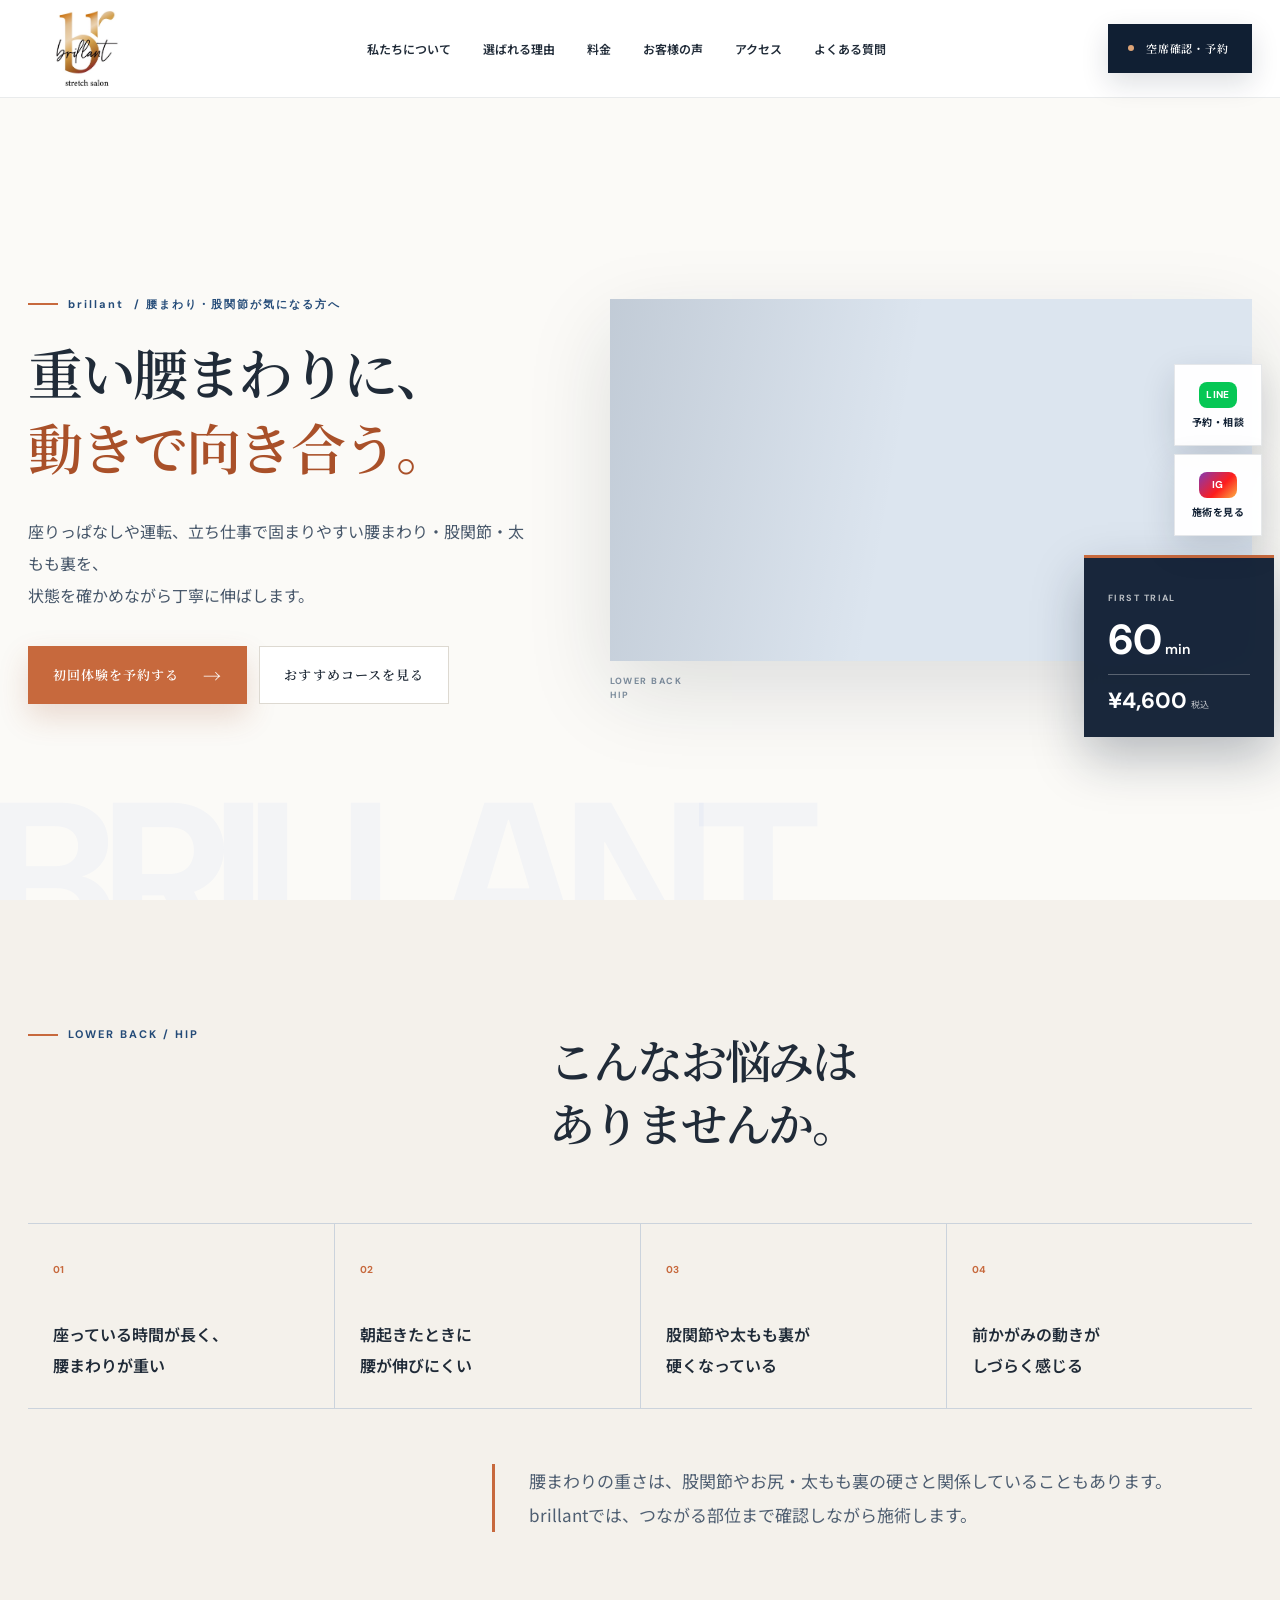
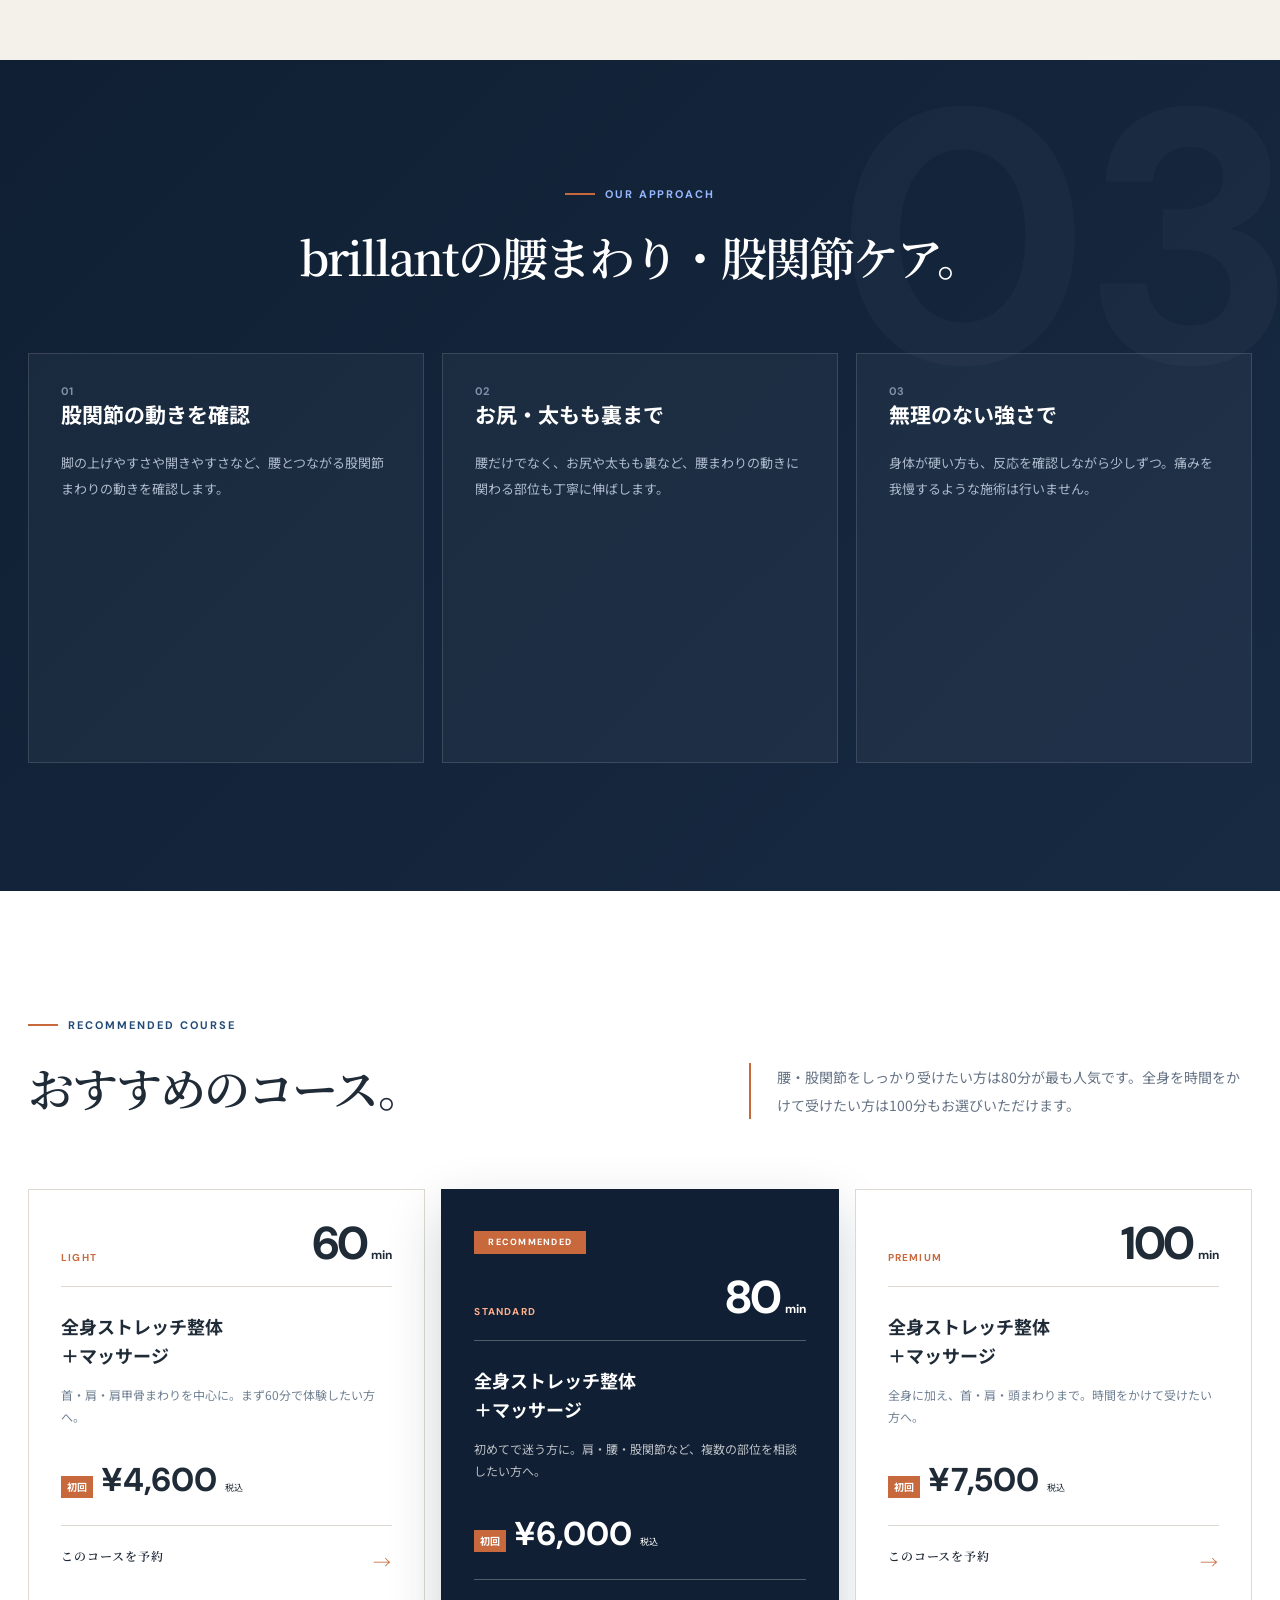
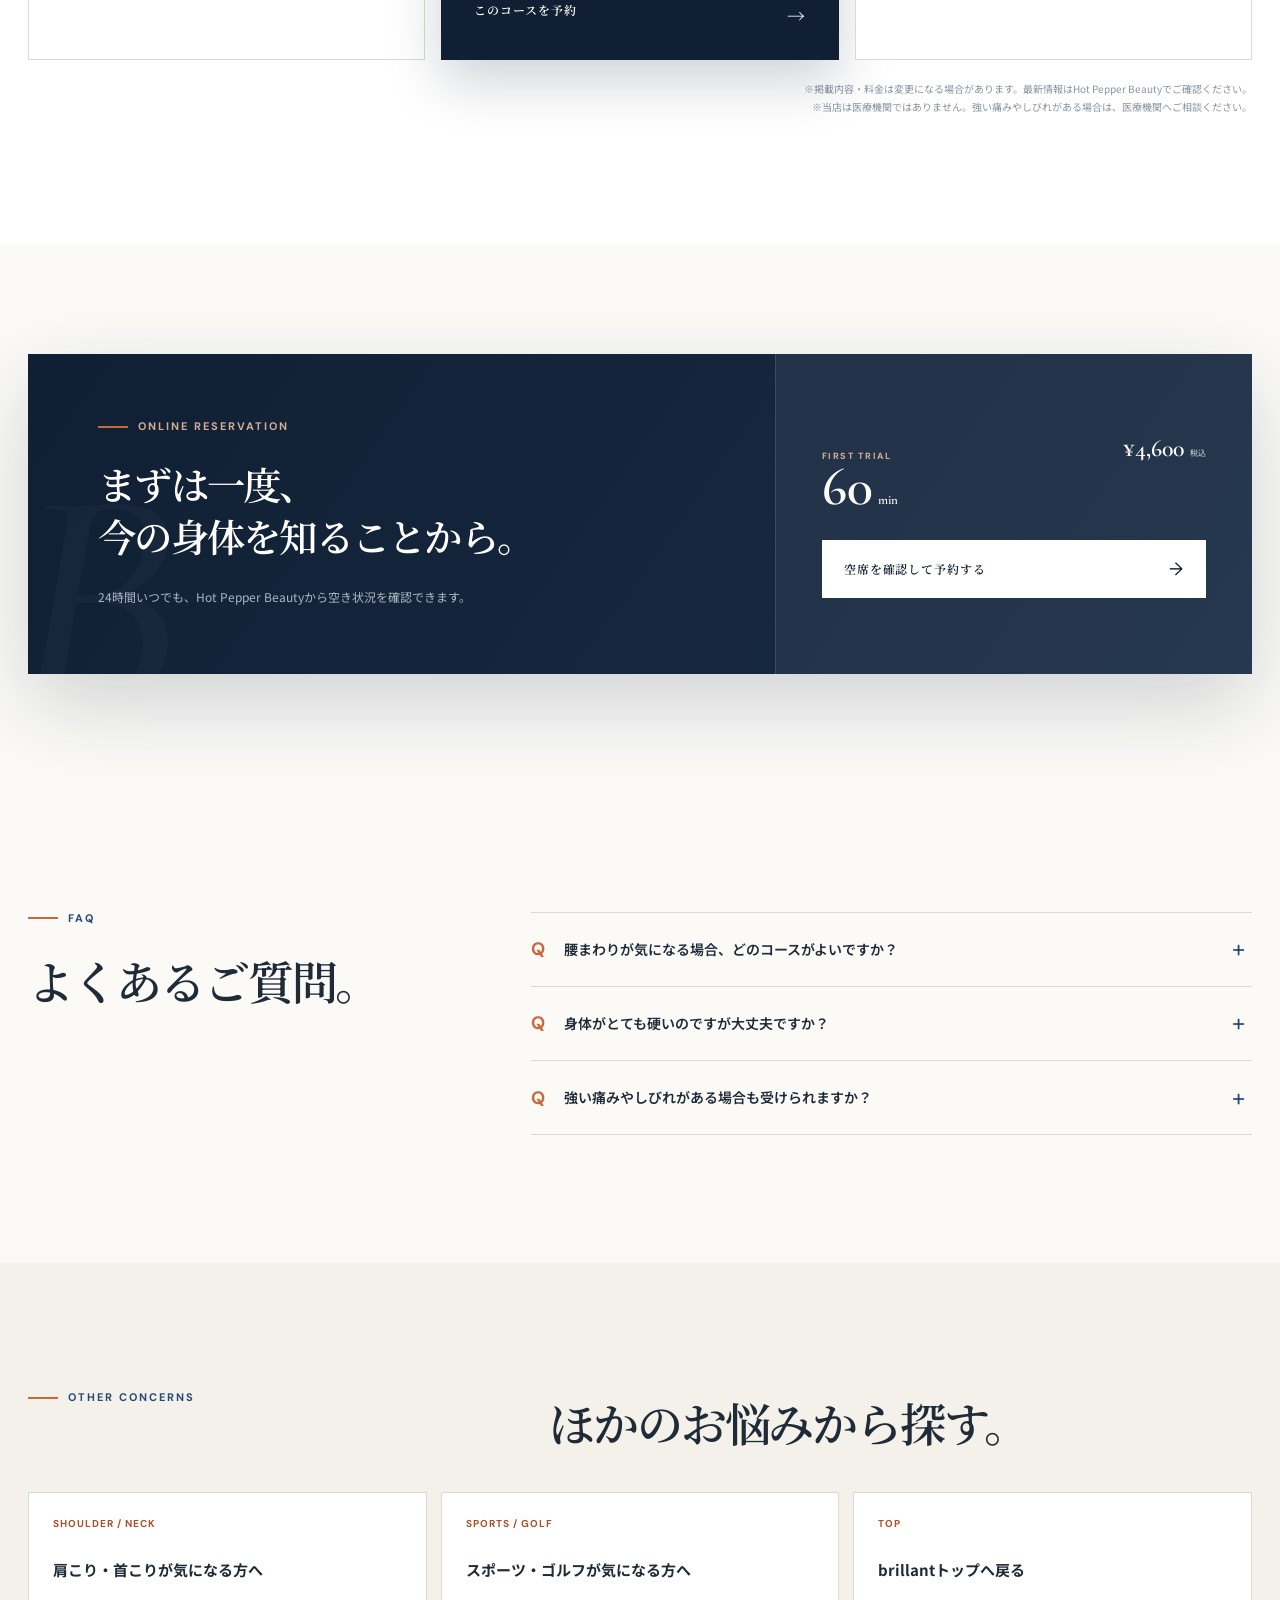
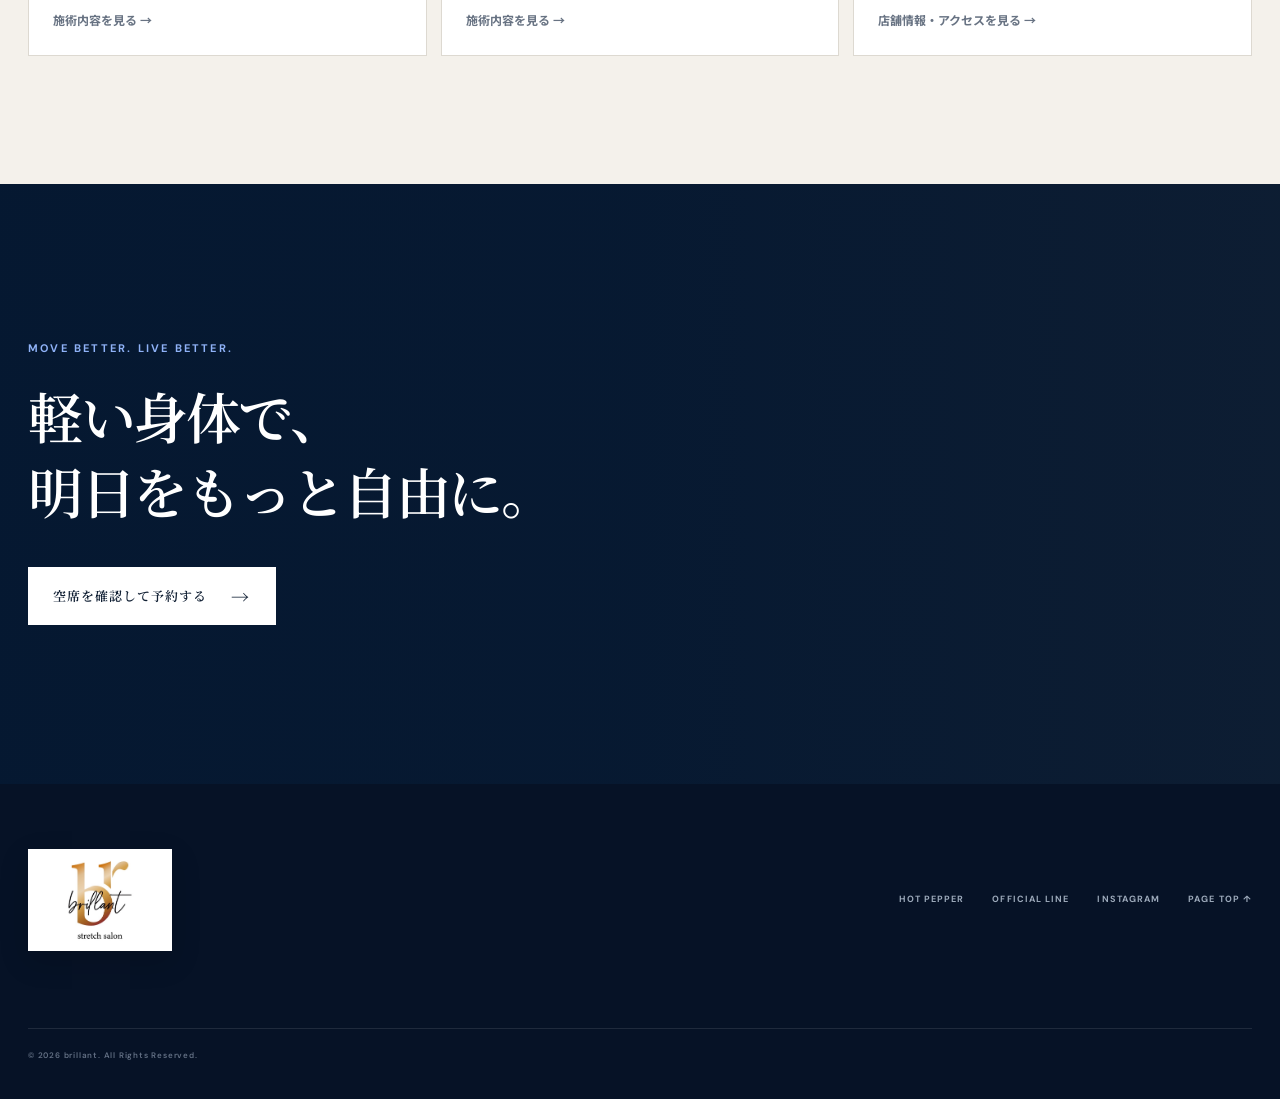
==== commit b4264a9a: "お悩み別ページの見出しをスマホで1行8文字以内に調整 Co-Authored-By: Claude Opus 5.5 <noreply@anthropic.com> Claude-Session: h" ====
--- a/lower-back.html
+++ b/lower-back.html
@@ -6,12 +6,12 @@
   <meta name="description" content="上田市中央のストレッチ専門店brillant。座りっぱなしや運転で固まりやすい腰まわり・股関節・太もも裏を、マンツーマンのストレッチで丁寧にケアします。初回60分4,600円から。">
   <meta name="theme-color" content="#fbfaf7">
   <meta name="robots" content="index,follow,max-image-preview:large">
-  <link rel="canonical" href="https://brillant-stretch.com/lower-back.html">
+  <link rel="canonical" href="https://brillant-stretch.com/lower-back">
   <meta property="og:locale" content="ja_JP">
   <meta property="og:type" content="article">
   <meta property="og:title" content="上田市で腰まわり・股関節の硬さが気になる方へ｜ストレッチ専門店brillant">
   <meta property="og:description" content="上田市中央のストレッチ専門店brillant。座りっぱなしや運転で固まりやすい腰まわり・股関節・太もも裏を、マンツーマンのストレッチで丁寧にケアします。初回60分4,600円から。">
-  <meta property="og:url" content="https://brillant-stretch.com/lower-back.html">
+  <meta property="og:url" content="https://brillant-stretch.com/lower-back">
   <meta property="og:image" content="https://imgbp.hotp.jp/CSP/IMG_SRC_K/94/13/C052319413/C052319413.jpg?h=900&amp;impolicy=HPB_policy_default&amp;w=1200">
   <meta name="twitter:card" content="summary_large_image">
   <title>上田市で腰まわり・股関節の硬さが気になる方へ｜ストレッチ専門店brillant</title>
@@ -27,8 +27,8 @@
   "@graph": [
     {
       "@type": "WebPage",
-      "@id": "https://brillant-stretch.com/lower-back.html#webpage",
-      "url": "https://brillant-stretch.com/lower-back.html",
+      "@id": "https://brillant-stretch.com/lower-back#webpage",
+      "url": "https://brillant-stretch.com/lower-back",
       "name": "上田市で腰まわり・股関節の硬さが気になる方へ｜ストレッチ専門店brillant",
       "description": "上田市中央のストレッチ専門店brillant。座りっぱなしや運転で固まりやすい腰まわり・股関節・太もも裏を、マンツーマンのストレッチで丁寧にケアします。初回60分4,600円から。",
       "inLanguage": "ja",
@@ -39,12 +39,12 @@
         "@id": "https://brillant-stretch.com/#business"
       },
       "breadcrumb": {
-        "@id": "https://brillant-stretch.com/lower-back.html#breadcrumb"
+        "@id": "https://brillant-stretch.com/lower-back#breadcrumb"
       }
     },
     {
       "@type": "BreadcrumbList",
-      "@id": "https://brillant-stretch.com/lower-back.html#breadcrumb",
+      "@id": "https://brillant-stretch.com/lower-back#breadcrumb",
       "itemListElement": [
         {
           "@type": "ListItem",
@@ -56,13 +56,13 @@
           "@type": "ListItem",
           "position": 2,
           "name": "腰まわり・股関節が気になる方へ",
-          "item": "https://brillant-stretch.com/lower-back.html"
+          "item": "https://brillant-stretch.com/lower-back"
         }
       ]
     },
     {
       "@type": "FAQPage",
-      "@id": "https://brillant-stretch.com/lower-back.html#faq",
+      "@id": "https://brillant-stretch.com/lower-back#faq",
       "mainEntity": [
         {
           "@type": "Question",
@@ -150,7 +150,7 @@
     <section class="hero">
       <div class="hero-copy hero-enter">
         <p class="eyebrow"><span></span> <a href="/">brillant</a> / 腰まわり・股関節が気になる方へ</p>
-        <h1>腰まわりの重さに、<br><em>動きから向き合う。</em></h1>
+        <h1>重い腰まわりに、<br><em>動きで向き合う。</em></h1>
         <p class="hero-lead">座りっぱなしや運転、立ち仕事で固まりやすい腰まわり・股関節・太もも裏を、<br class="pc-only">状態を確かめながら丁寧に伸ばします。</p>
         <div class="hero-actions">
           <a class="button button-primary" href="https://beauty.hotpepper.jp/kr/slnH000638223/" target="_blank" rel="noopener">初回体験を予約する <span>→</span></a>
@@ -273,8 +273,8 @@
         <h2>ほかのお悩みから探す。</h2>
       </div>
       <div class="intent-link-grid reveal">
-        <a href="/shoulder-neck.html"><span>SHOULDER / NECK</span><strong>肩こり・首こりが気になる方へ</strong><b>施術内容を見る →</b></a>
-        <a href="/sports-mobility.html"><span>SPORTS / GOLF</span><strong>スポーツ・ゴルフが気になる方へ</strong><b>施術内容を見る →</b></a>
+        <a href="/shoulder-neck"><span>SHOULDER / NECK</span><strong>肩こり・首こりが気になる方へ</strong><b>施術内容を見る →</b></a>
+        <a href="/sports-mobility"><span>SPORTS / GOLF</span><strong>スポーツ・ゴルフが気になる方へ</strong><b>施術内容を見る →</b></a>
         <a href="/"><span>TOP</span><strong>brillantトップへ戻る</strong><b>店舗情報・アクセスを見る →</b></a>
       </div>
     </section>
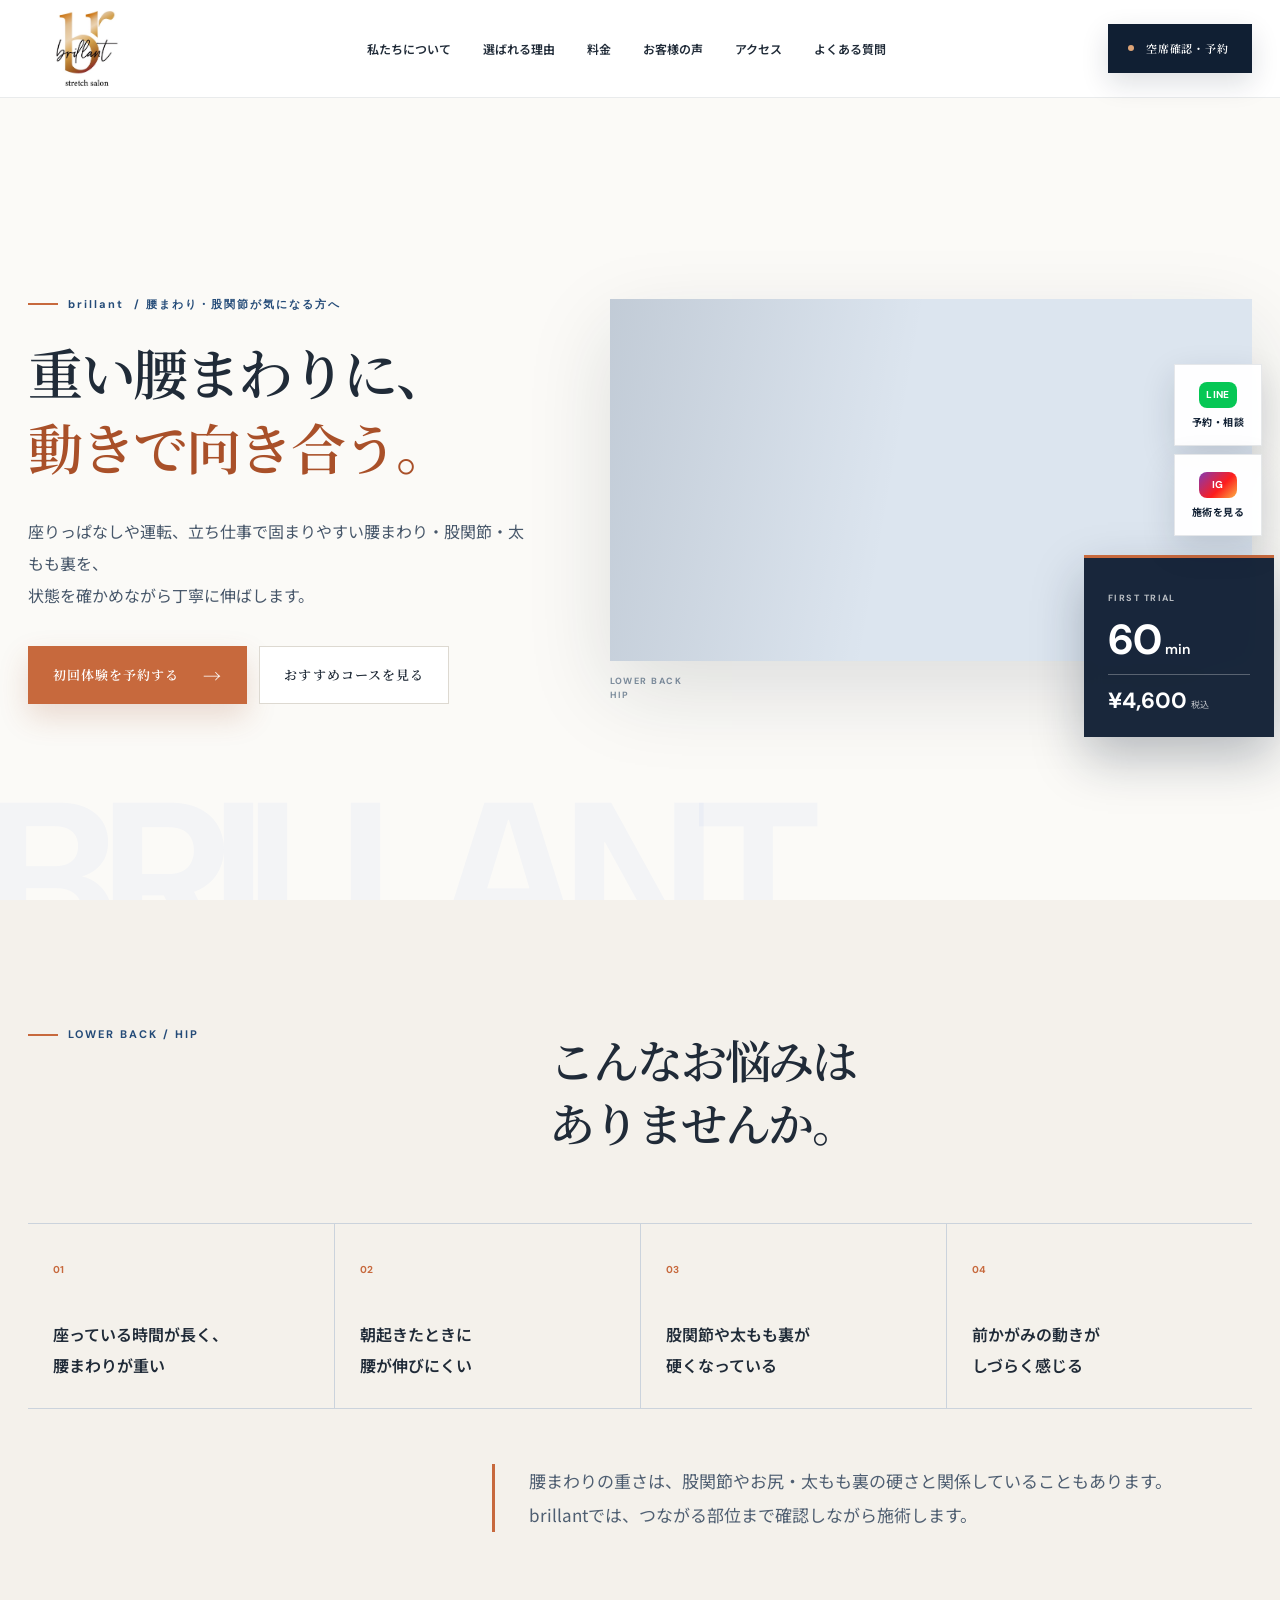
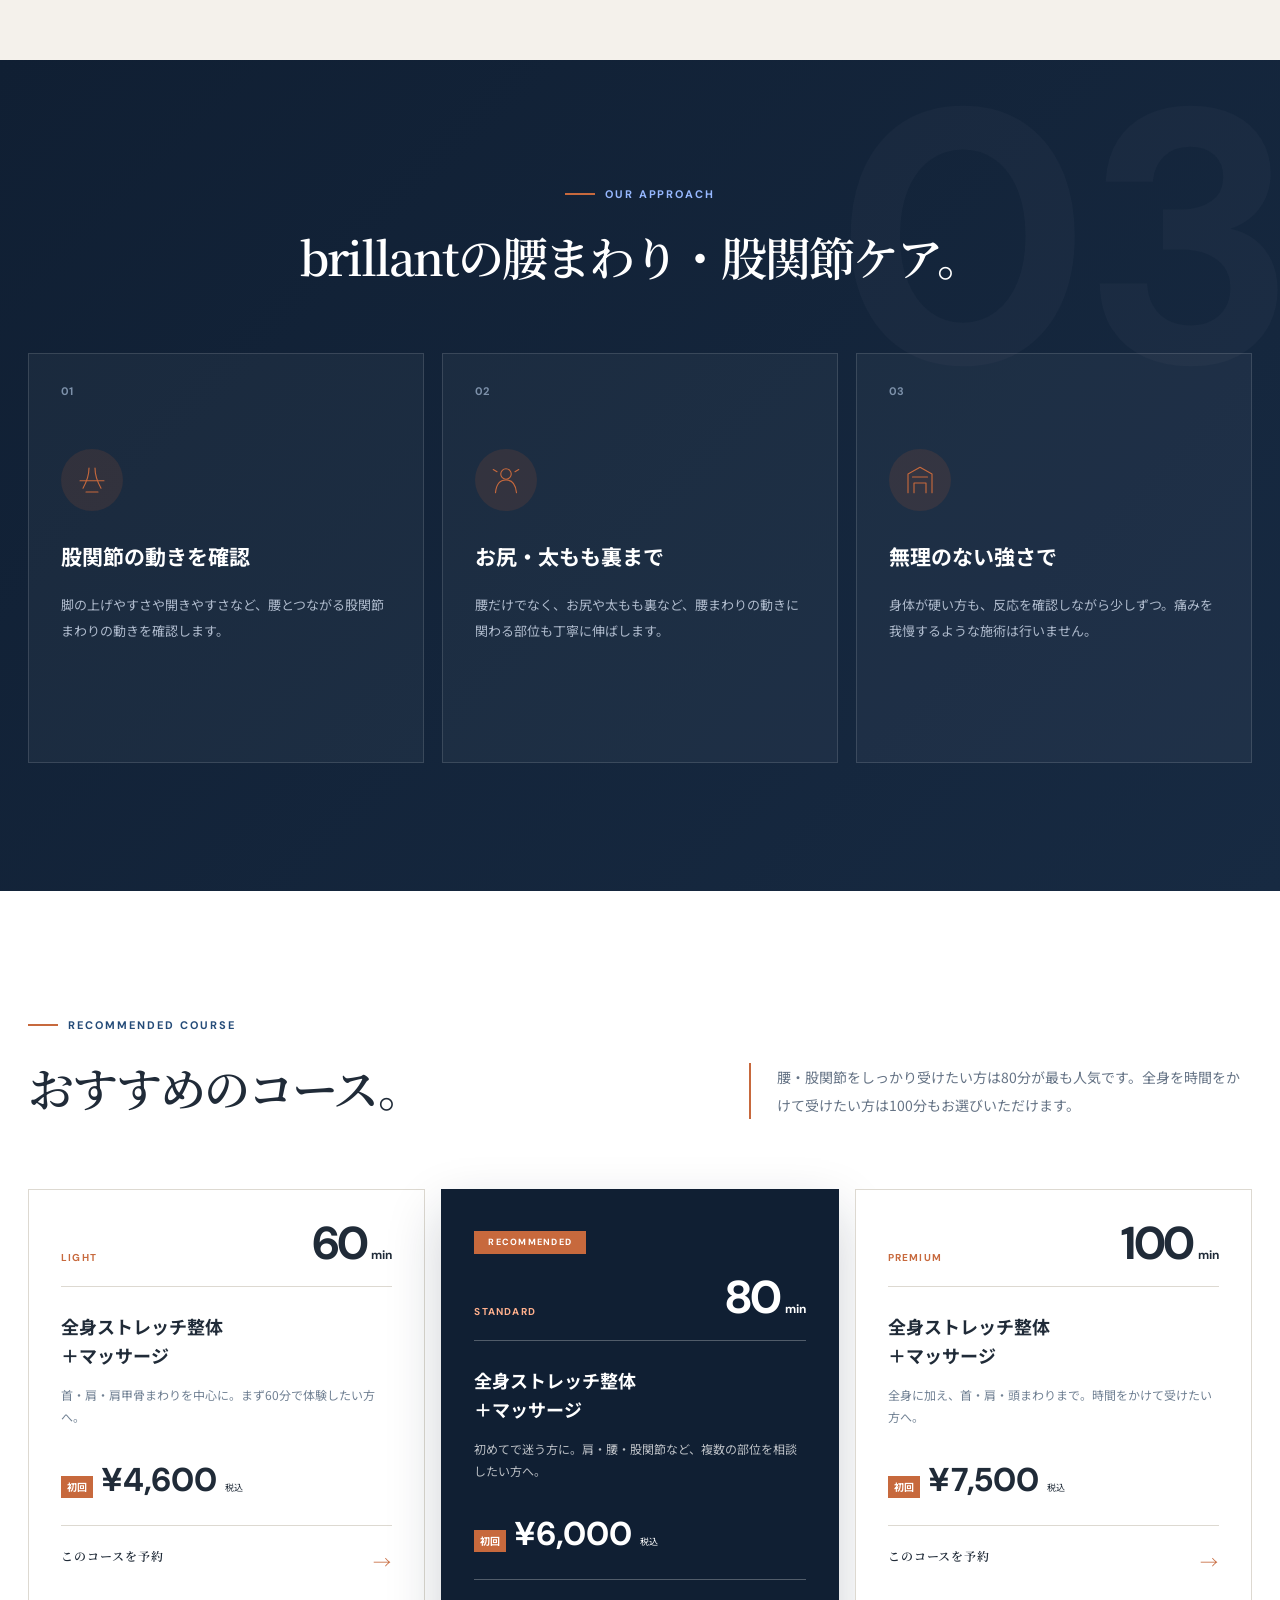
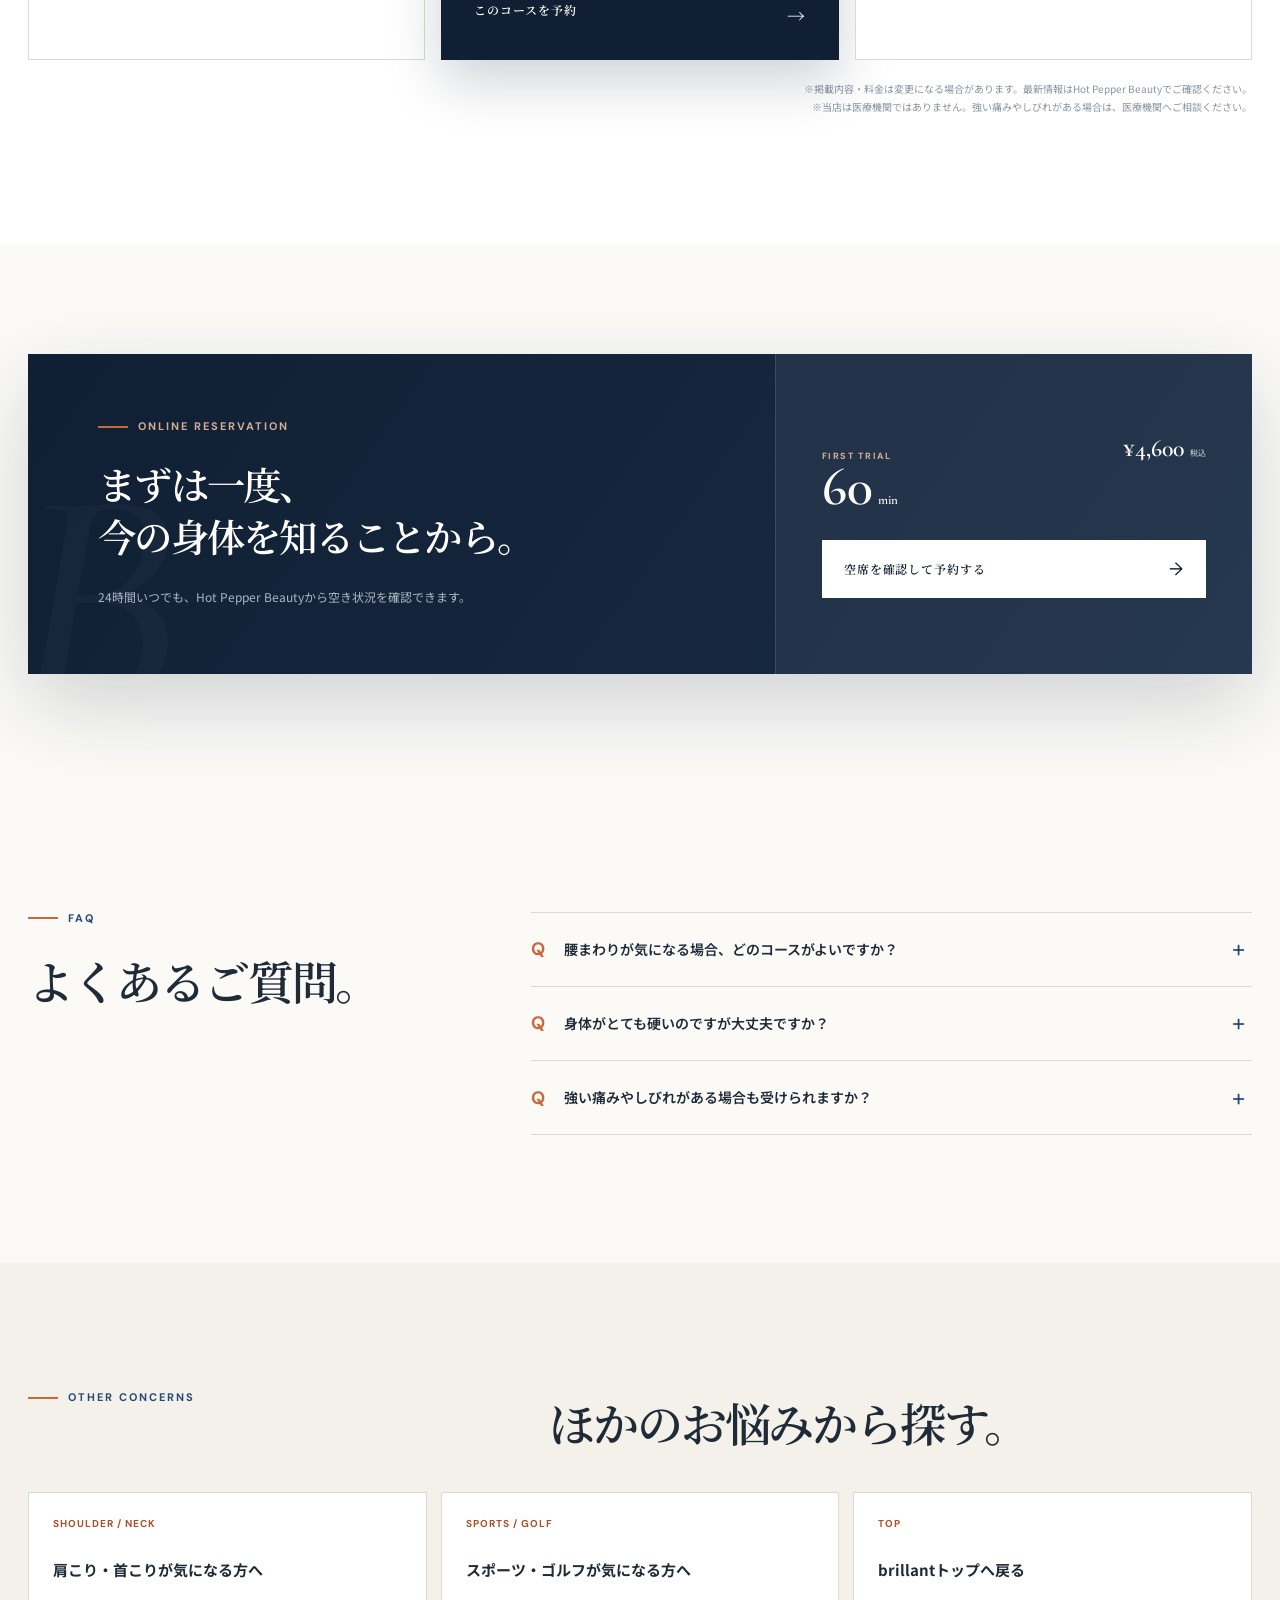
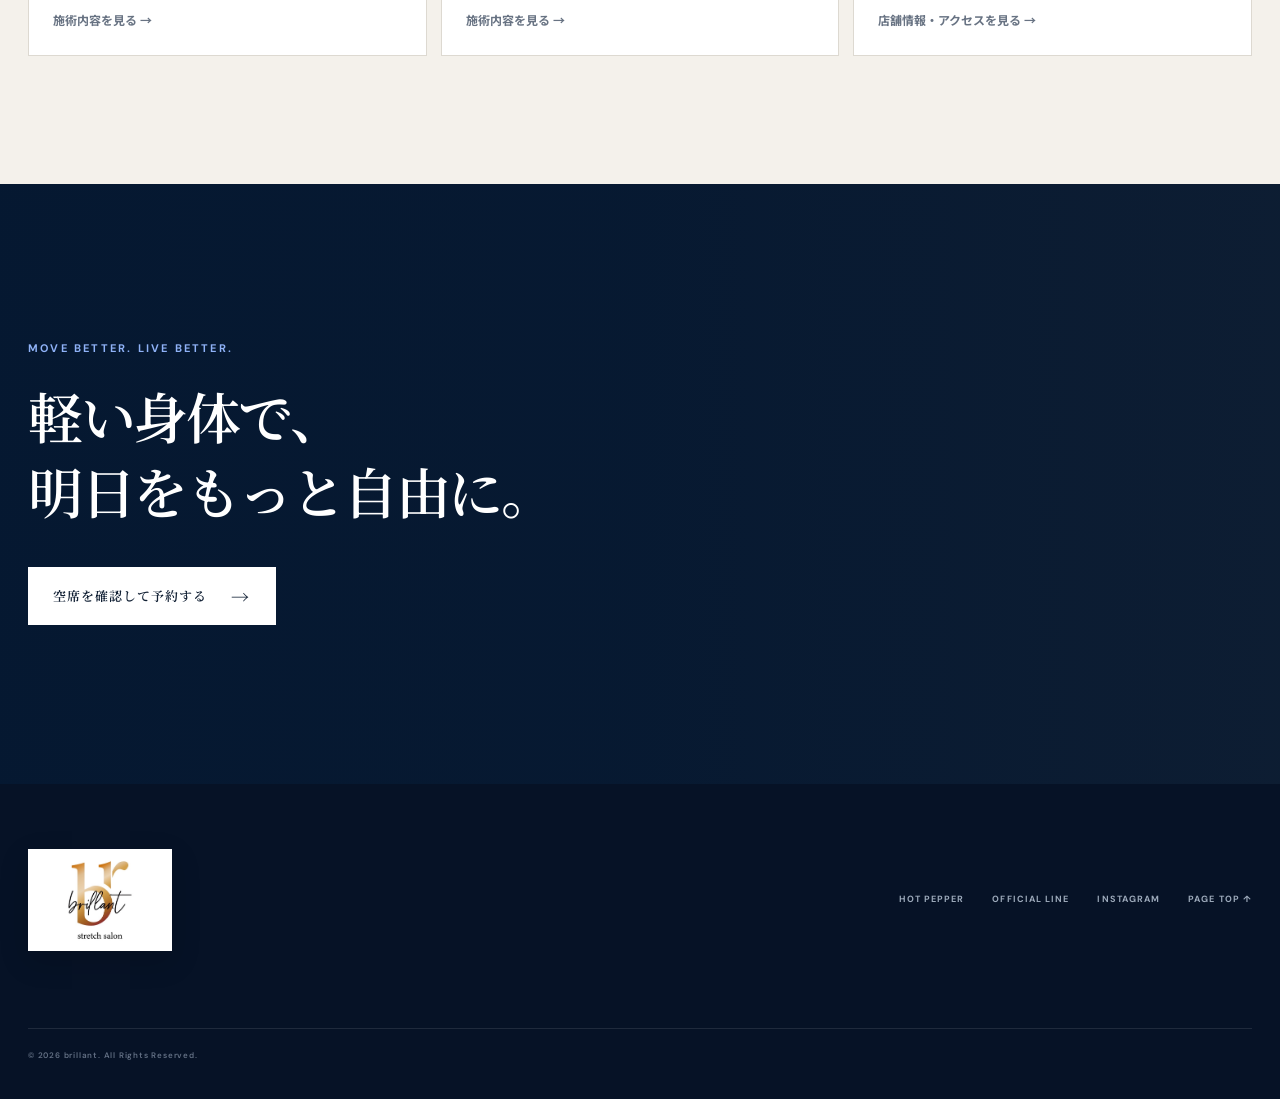
==== commit b75b9e3a: "お悩み別ページの特徴カードにトップと同じアイコンを追加 Co-Authored-By: Claude Opus 5.5 <noreply@anthropic.com> Claude-Session: " ====
--- a/lower-back.html
+++ b/lower-back.html
@@ -192,16 +192,19 @@
       <div class="feature-grid">
         <article class="feature-card reveal">
           <div class="feature-number">01</div>
+          <div class="feature-icon" aria-hidden="true"><svg viewBox="0 0 48 48"><path d="M12 35c5-9 8-17 8-27m16 27c-5-9-8-17-8-27M8 25h32M16 40h16"/></svg></div>
           <h3>股関節の動きを確認</h3>
           <p>脚の上げやすさや開きやすさなど、腰とつながる股関節まわりの動きを確認します。</p>
         </article>
         <article class="feature-card reveal">
           <div class="feature-number">02</div>
+          <div class="feature-icon" aria-hidden="true"><svg viewBox="0 0 48 48"><circle cx="24" cy="16" r="7"/><path d="M10 41c1-11 6-17 14-17s13 6 14 17M7 10l5 3m29-3-5 3"/></svg></div>
           <h3>お尻・太もも裏まで</h3>
           <p>腰だけでなく、お尻や太もも裏など、腰まわりの動きに関わる部位も丁寧に伸ばします。</p>
         </article>
         <article class="feature-card reveal">
           <div class="feature-number">03</div>
+          <div class="feature-icon" aria-hidden="true"><svg viewBox="0 0 48 48"><path d="M8 41V16l16-9 16 9v25M16 41V28h16v13M14 20h20"/></svg></div>
           <h3>無理のない強さで</h3>
           <p>身体が硬い方も、反応を確認しながら少しずつ。痛みを我慢するような施術は行いません。</p>
         </article>
